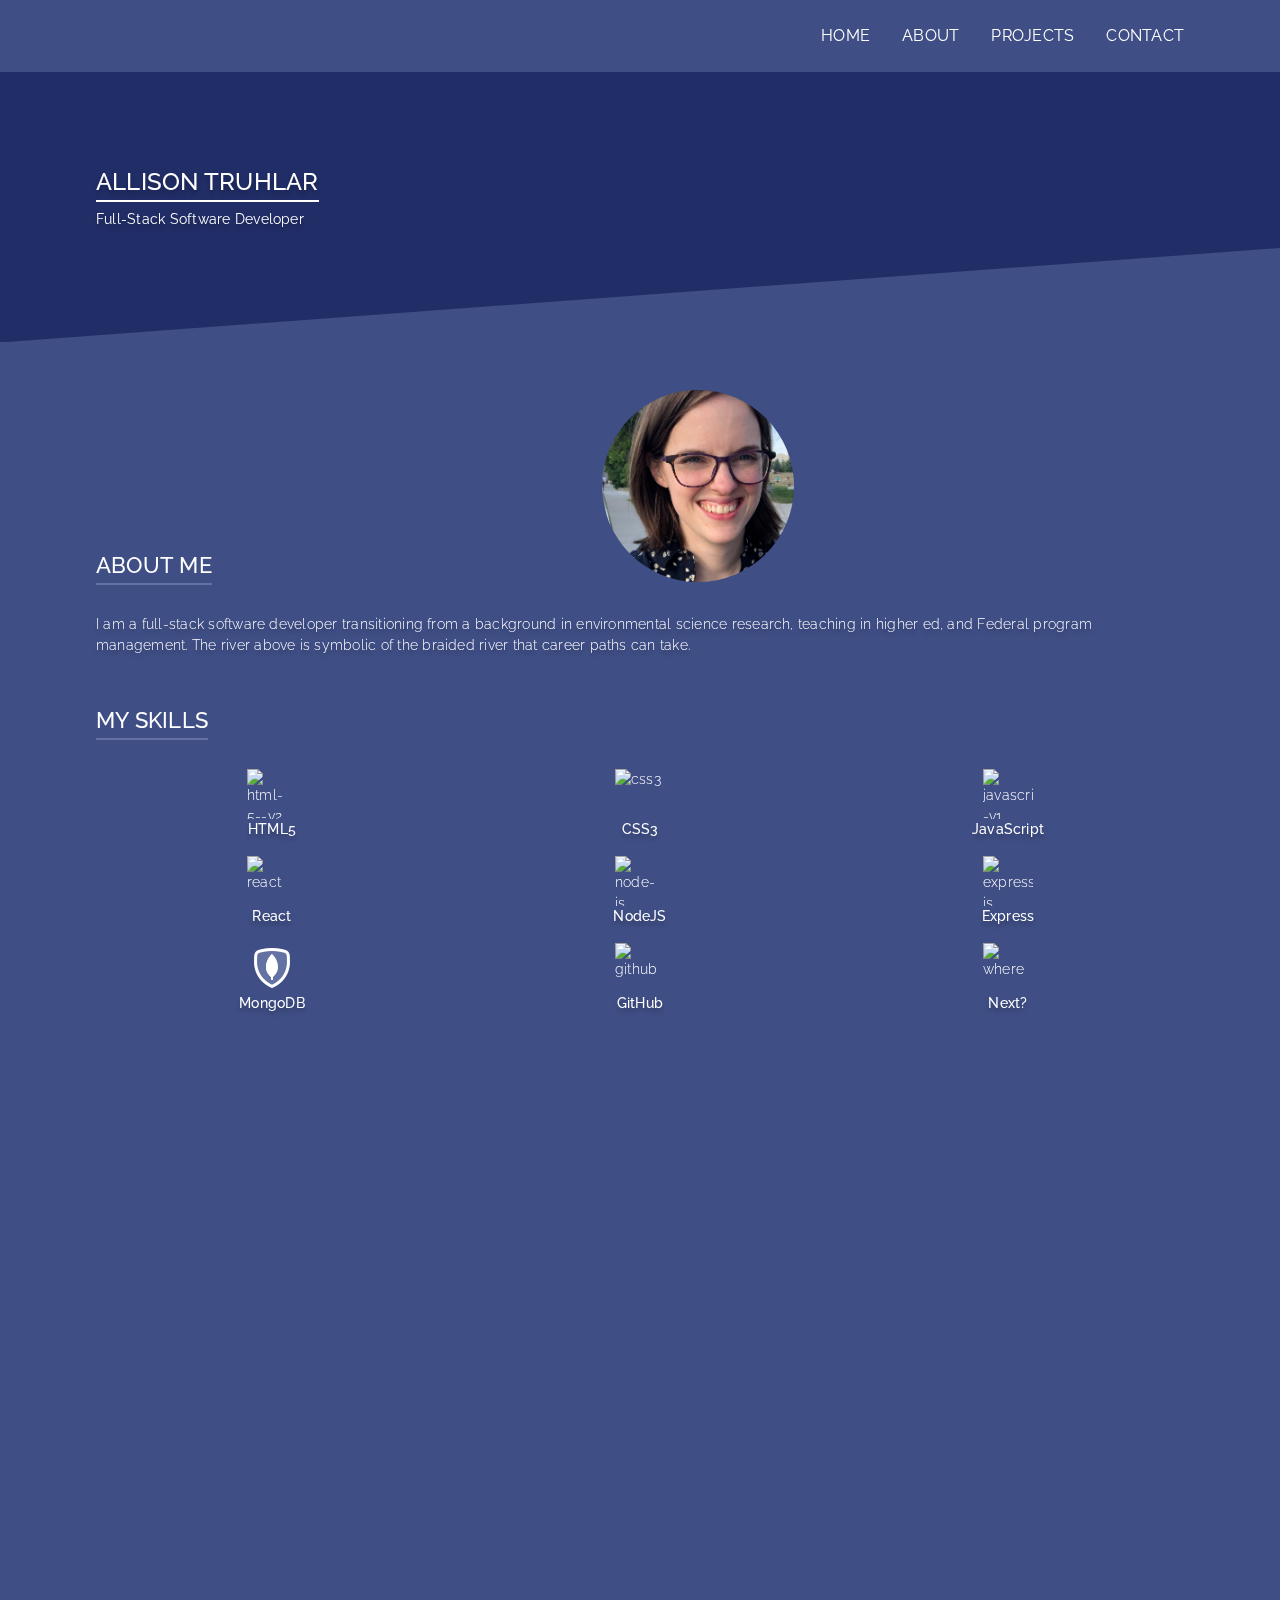
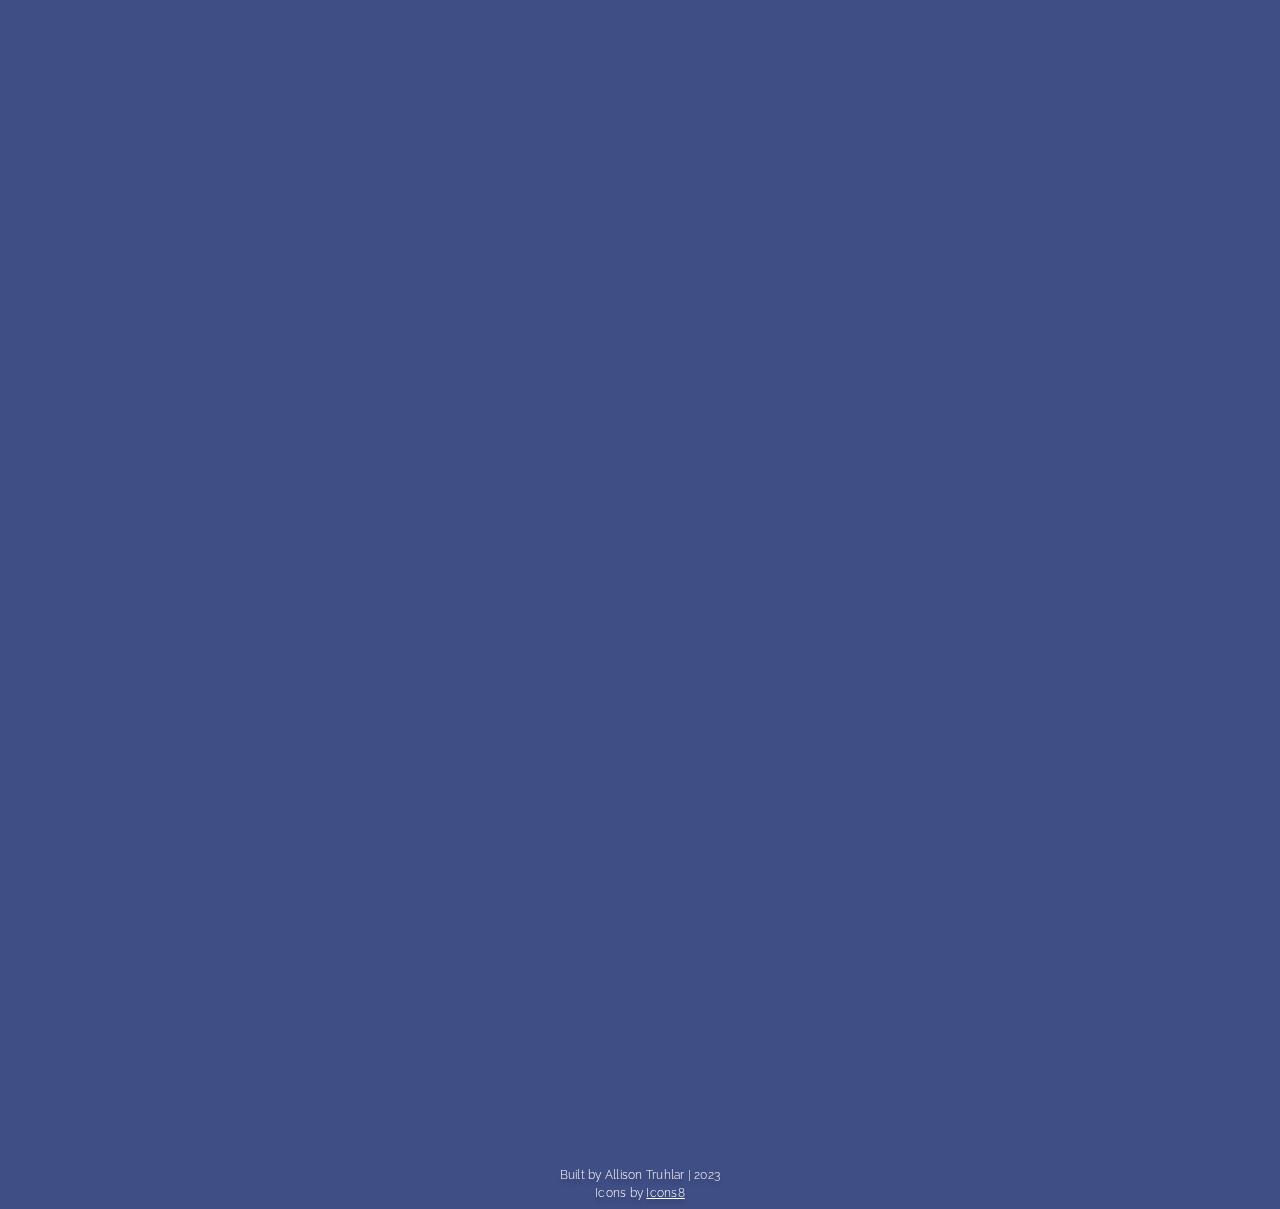
==== index.html @ dc75c71e "Added CSS animation to fade up and in sections on scroll" ====
<!doctype html>
<html class="no-js" lang="en">

<head>
    <meta charset="utf-8">
    <title>Allison Truhlar's Portfolio</title>
    <meta name="description" content="">
    <meta name="viewport" content="width=device-width, initial-scale=1">

    <meta property="og:title" content="">
    <meta property="og:type" content="">
    <meta property="og:url" content="">
    <meta property="og:image" content="">

    <link rel="manifest" href="site.webmanifest">
    <!-- <link rel="apple-touch-icon" href="icon.png"> -->
    <!-- Place favicon.ico in the root directory -->

    <!-- Google fonts -->
    <link rel="preconnect" href="https://fonts.googleapis.com">
    <link rel="preconnect" href="https://fonts.gstatic.com" crossorigin>
    <link href="https://fonts.googleapis.com/css2?family=Raleway:wght@300;400;500;600;700&display=swap"
        rel="stylesheet">

    <link rel="stylesheet" href="css/normalize.css">
    <link rel="stylesheet" href="css/main.css">

    <meta name="theme-color" content="#fafafa">
</head>

<body>

    <header>
        <div class="display-container">
            <nav class="nav-bar ">
                <ul class="nav-bar-link-container nav-links">
                    <li><a href="./index.html">Home</a></li>
                    <li><a href="./index.html/#about">About</a></li>
                    <li><a href="./index.html/#projects">Projects</a></li>
                    <li><a href="./index.html/#contact">Contact</a></li>
                </ul>
            </nav>

            <div id="menu-btn" class="menu-btn">
                <div class="btn-line"></div>
                <div class="btn-line"></div>
                <div class="btn-line"></div>
            </div>

            <nav class="nav-dropdown display-container">
                <ul id="nav-dropdown-link-container" class="nav-dropdown-link-container nav-links">
                    <li><a href="./index.html">Home</a></li>
                    <li><a href="./index.html/#about">About</a></li>
                    <li><a href="./index.html/#projects">Projects</a></li>
                    <li><a href="./index.html/#contact">Contact</a></li>
                </ul>
            </nav>

        </div>
    </header>



    <section class="home-hero hero">
        <div class="display-container">
            <div class="hero-text">
                <h1 class="heading-white-underline">Allison Truhlar</h1>
                <p>Full-Stack Software Developer</p>
            </div>
        </div>
        <svg xmlns="http://www.w3.org/2000/svg" viewBox="0 0 100 100" preserveAspectRatio="none">
            <polygon fill="#3F4E85" points="0,100 100,0 100,100" />
        </svg>
    </section>

    <main>
        <section id="about" class="about-section display-container appear">
            <div class="about-section-header-container">
                <h2 class="section-header">About Me</h2>
                <img class="headshot" src="./assets/img/Allison-Truhlar-headshot.png" />
            </div>
            <p class="section-content">I am a full-stack software developer transitioning from a background in
                environmental science research, teaching in higher ed, and Federal program management. The river above
                is symbolic of the braided river that career paths can take.</p>
        </section>

        <section class="display-container appear">
            <h2 class="section-header">My Skills</h2>
            <div class="section-content">
                <div class="skills-wrapper">
                    <div class="skill-item">
                        <img width="50" height="50" src="https://img.icons8.com/ffffff/ios/50/html-5--v2.png"
                            alt="html-5--v2" />
                        <p>HTML5</p>
                    </div>
                    <div class="skill-item">
                        <img width="50" height="50" src="https://img.icons8.com/ffffff/ios/50/css3.png" alt="css3" />
                        <p>CSS3</p>
                    </div>
                    <div class="skill-item">
                        <img width="50" height="50" src="https://img.icons8.com/ffffff/ios/50/javascript--v1.png"
                            alt="javascript--v1" />
                        <p>JavaScript</p>
                    </div>
                    <div class="skill-item">
                        <img width="50" height="50" src="https://img.icons8.com/ffffff/ios-glyphs/60/react.png"
                            alt="react" />
                        <p>React</p>
                    </div>
                    <div class="skill-item">
                        <img width="50" height="50" src="https://img.icons8.com/ffffff/windows/64/node-js.png"
                            alt="node-js" />
                        <p>NodeJS</p>
                    </div>
                    <div class="skill-item">
                        <img width="50" height="50" src="https://img.icons8.com/ffffff/ios/50/express-js.png"
                            alt="express-js" />
                        <p>Express</p>
                    </div>
                    <div class="skill-item">
                        <img src="./assets/icons/icons8-mongodb-48.png" />
                        <p>MongoDB</p>
                    </div>
                    <div class="skill-item">
                        <img width="50" height="50" src="https://img.icons8.com/ffffff/ios-glyphs/60/github.png"
                            alt="github" />
                        <p>GitHub</p>
                    </div>
                    <div class="skill-item">
                        <img width="50" height="50" src="https://img.icons8.com/ffffff/ios/50/where.png" alt="where" />
                        <p>Next?</p>
                    </div>
                </div>
            </div>
        </section>

        <section id="projects" class="display-container appear">
            <h2 class="section-header">Projects</h2>

            <div class="project-cards-wrapper">
                <div class="project-card">
                    <div class="project-card-img-container">
                        <img src="./assets/img/Recipe-Card.png"
                            alt="Screenshot of the recipe keeper app. On the left two-thirds of the screenshot, there is a cake recipe. On the right one-third, there is a place to input a recipe URL on the top, and a card to input recipe details on the bottom." />
                    </div>

                    <div class="project-card-description-container">
                        <h3>Recipe Keeper</h3>
                        <p class="section-content">Save online recipes using a URL. Search saved recipes by
                            ingredient.
                        </p>
                        <div class="project-card-skill-container">
                            <div class="skill-tag">
                                <p>React</p>
                            </div>
                            <div class="skill-tag">
                                <p>NodeJS</p>
                            </div>
                            <div class="skill-tag">
                                <p>Express</p>
                            </div>
                            <div class="skill-tag">
                                <p>MongoDB</p>
                            </div>
                        </div>
                        <div class="project-link-wrapper">
                            <a class="project-link-text" href="projects/recipe-keeper.html">Learn More</a>
                        </div>
                    </div>
                </div>


                <div class="project-card">
                    <div class="project-card-img-container">
                        <img src="./assets/img/quizzical-merged.png"
                            alt="Side-by-side screenshots of the quizzical web app. The image on the left shows quiz questions with answers selected by the user. The image on the right shows these answers marked as correct (green) or incorrect (red)." />
                    </div>

                    <div class="project-card-description-container">
                        <h3>Quizzical</h3>
                        <p class="section-content">Test your trivia knowledge on questions accessed from the Open Trivia
                            Database API.</p>
                        <div class="project-card-skill-container">
                            <div class="skill-tag">
                                <p>React</p>
                            </div>
                            <div class="skill-tag">
                                <p>JavaScript</p>
                            </div>
                            <div class="skill-tag">
                                <p>CSS</p>
                            </div>
                        </div>
                        <div class="project-links-container">
                            <div class="project-link-wrapper">
                                <a class="project-link-text" href="https://gorgeous-pony-026f0c.netlify.app">Live
                                    App</a>
                            </div>
                            <div class="project-link-wrapper">
                                <a class="project-link-text" href="https://github.com/allison-truhlar/quizzical">Source
                                    Code</a>
                            </div>
                        </div>

                    </div>
                </div>

                <div class="project-card">
                    <div class="project-card-img-container">
                        <img src="./assets/img/Movie-Watchlist-screenshot.png"
                            alt="Screenshot of the landing page for the movie watchlist app. At the top of the landing page is a header with an option to view the watchlist, and an option to search for a movie. At the bottom is a white space with a centered film icon that says 'start exploring.'" />
                    </div>
                    <div class="project-card-description-container">

                        <h3>Movie Watchlist</h3>
                        <p class="section-content">Search movies from the Open IMDB API. Save movies you want to watch
                            to your watchlist.
                        </p>

                        <div class="project-card-skill-container">
                            <div class="skill-tag">
                                <p>JavaScript</p>
                            </div>
                            <div class="skill-tag">
                                <p>CSS</p>
                            </div>
                            <div class="skill-tag">
                                <p>HTML</p>
                            </div>
                        </div>
                        <div class="project-links-container">
                            <div class="project-link-wrapper">
                                <a class="project-link-text" href="https://glittery-strudel-296972.netlify.app">Live App</a>
                            </div>
                            <div class="project-link-wrapper">
                                <a class="project-link-text" href="https://github.com/allison-truhlar/movie-watchlist">Source
                                    Code</a>
                            </div>
                        </div>
                    </div>
                </div>
            </div>

            </div>

        </section>
    </main>

    <div id="contact" class="home-contact contact appear">
        <svg xmlns="http://www.w3.org/2000/svg" viewBox="0 0 100 100" preserveAspectRatio="none">
            <polygon fill="#3F4E85" points="0,0 100,0 100,100" />
        </svg>
        <section class="display-container">
            <h2 class="heading-white-underline">Contact</h2>

            <p class="section-content">If you think I'm a good fit for an open position or you just want to say hello,
                send a message! I look forward to hearing from you.</p>

            <form name="contact" method="POST" data-netlify="true">

                <label for="name">Name</label>
                <input id="name" name="name" required aria-required="true" type="text" placeholder="Name" />

                <label for="email">Email</label>
                <input id="email" name="email" required aria-required="true" type="email" placeholder="Email" />

                <label for="message">Message</label>
                <textarea id="message" name="message" required aria-required="true"
                    placeholder="Your message here..."></textarea>

                <button class="msg-btn" type="submit">Send message</button>

            </form>
        </section>

    </div>

    <footer>
        <p>Built by Allison Truhlar | 2023</p>
        <p>Icons by <a href="https://icons8.com">Icons8</a></p>
    </footer>

    <script src="./index.js"></script>

</body>

</html>
---- css/main.css ----
/*! HTML5 Boilerplate v8.0.0 | MIT License | https://html5boilerplate.com/ */

/* main.css 2.1.0 | MIT License | https://github.com/h5bp/main.css#readme */
/*
 * What follows is the result of much research on cross-browser styling.
 * Credit left inline and big thanks to Nicolas Gallagher, Jonathan Neal,
 * Kroc Camen, and the H5BP dev community and team.
 */

/* ==========================================================================
   Base styles: opinionated defaults
   ========================================================================== */

html,
body {
  font-size: 1em;
  line-height: 1.4;
}

/*
 * Remove text-shadow in selection highlight:
 * https://twitter.com/miketaylr/status/12228805301
 *
 * Vendor-prefixed and regular ::selection selectors cannot be combined:
 * https://stackoverflow.com/a/16982510/7133471
 *
 * Customize the background color to match your design.
 */

::-moz-selection {
  background: #b3d4fc;
  text-shadow: none;
}

::selection {
  background: #b3d4fc;
  text-shadow: none;
}

/*
 * A better looking default horizontal rule
 */

hr {
  display: block;
  height: 1px;
  border: 0;
  border-top: 1px solid #ccc;
  margin: 1em 0;
  padding: 0;
}

/*
 * Remove the gap between audio, canvas, iframes,
 * images, videos and the bottom of their containers:
 * https://github.com/h5bp/html5-boilerplate/issues/440
 */

audio,
canvas,
iframe,
img,
svg,
video {
  vertical-align: middle;
}

/*
 * Remove default fieldset styles.
 */

fieldset {
  border: 0;
  margin: 0;
  padding: 0;
}

/*
 * Allow only vertical resizing of textareas.
 */

textarea {
  resize: vertical;
}

/* ==========================================================================
   Author's custom styles
   ========================================================================== */
*,
*::before,
*::after {
  box-sizing: border-box;
}

html {
  height: 100%;
}

body {
  min-height: 100%;
  margin: 0;
  background-color: #3F4E85;
  color: #ffffff;
  font-family: 'Raleway', sans-serif;
  letter-spacing: 0.015rem;
  line-height: 1.5;
}

img {
  display: block;
  margin: auto;
}

/* Establish center content alignment with responsive edge width */
header,
.hero,
main,
.contact {
  display: flex;
  flex-direction: column;
  align-items: center;
}

.display-container {
  width: 85%;
}

/* Appear */
.appear {
  transition: all 0.8s;
  opacity: 0;
  transform: translateY(40px);
}

/* Added when div with appear class comes in view in the browser */
.appear.inview {
  opacity: 1;
  transform: none;
  transition-delay: 0.3s;
}


/* Navbar styles */
header .display-container{
  display: flex;
  flex-direction: column;
}

.nav-bar,
.nav-dropdown{
  display: flex;
  justify-content: flex-end;
}

.nav-bar-link-container{
  display: flex;
  justify-content: flex-end;
  gap: 2rem;
  padding-block: 0.5rem;
}

.nav-links{
  list-style-type: none;
}

.nav-links a{
  color: #fff;
  text-decoration: none;
  text-transform: uppercase;
}
.nav-links a:hover {
  text-decoration: underline solid #6371A3 4px;
  text-underline-offset: 0.3rem;
} 

.menu-btn {
  display: none;
  align-self: flex-end;
  flex-direction: column;
  cursor: pointer;
  padding-block: 0.5rem;
}

.btn-line {
  width: 25px;
  height: 3px;
  background-color: white;
  margin: 3px 0;
  border-radius: 4px;
  transition: transform 0.3s ease;
}

.nav-dropdown {
  width: 100%;
}

.nav-dropdown>.nav-dropdown-link-container{
  display: none;
  flex-direction: column;
  align-items: flex-end;
  gap: 1rem;
}


/* Hero styles */
.hero{
  position: relative;
  margin: 0;
}

.home-hero {
  background: url("/assets/img/edited-river-pic.png");
  background-size: cover;
  background-repeat: no-repeat;
  background-position: 0% 75%;
  margin: 0;
}

.home-hero::before {
  content: "";
  display: block;
  height: 100%;
  position: absolute;
  top: 0;
  left: 0;
  width: 100%;
  background-color: #2E3141;
  mix-blend-mode: soft-light;
  margin: 0;
}



/* https://stackoverflow.com/questions/32641377/how-to-use-mix-blend-mode-but-not-have-it-affect-child-elements */

.hero>svg {
  width: 100%;
  position: absolute;
  display: block;
  bottom: -0.1px;
  right: 0;
  height: 35%;
  margin: 0;
}

/* https://awik.io/diagonal-borders-css-svg/ */



.hero-text {
  position: relative;
  display: flex;
  flex-direction: column;
  align-items: start;
  padding: 5.75rem 0 7rem 0;
}

.heading-white-underline {
  margin: 0 0 0.4rem 0;
  text-shadow: 0px 4px 4px rgba(0, 0, 0, 0.25);
  font-size: 1.5rem;
  font-weight: 500;
  text-transform: uppercase;
  border-bottom: #ffffff 2px solid;
}

p {
  margin: 0;
  text-shadow: 0px 4px 4px rgba(0, 0, 0, 0.25);
  font-size: 0.9rem;
  font-weight: 400;
}

/* Uniform section styles */
section {
  margin-top: 3rem;
}

.section-header {
  margin: 0;
  padding-bottom: 2rem;
  font-size: 1.375rem;
  font-weight: 500;
  text-transform: uppercase;
  text-decoration: underline solid #6371A3 2px;
  text-underline-offset: 0.6rem;
}

.section-content {
  margin: 0;
  font-size: 0.875rem;
  font-weight: 300;
}

h3 {
  margin: 0;
  padding: 0 0 0.6rem 0;
  font-size: 1rem;
  font-weight: 600;
  text-transform: uppercase;
  text-decoration: underline solid #6371A3 2px;
  text-underline-offset: 0.4rem;
}

/* About section styles */

.about-section-header-container {
  display: flex;
  align-items: end;
  justify-content: space-between;
}

.headshot {
  width: 12rem;
  height: 12rem;
  border-radius: 50%;
}

/* Override default section header and section content spacing */
/* This is needed because of the flex box that contains both the 
section headline and the headshot. Adding padding to the section-header
results in it being out of line with the headshot */
.about-section .section-header {
  padding-bottom: 0;
}

.about-section .section-content {
  padding-top: 2rem;
}

/* Skill section styles */

.skills-wrapper {
  display: grid;
  grid-template-columns: 1fr 1fr 1fr;
  grid-template-rows: 1fr 1fr 1fr;
  grid-gap: 1rem;
  /* border: 1px solid red; */
}

.skill-item {
  display: flex;
  flex-direction: column;
  align-items: center;
  justify-content: center;
  /* border: 1px orange solid; */
}

.skill-item p {
  margin: 0;
  padding: 0;
  font-size: 0.875rem;
  font-weight: 500;
}

/* Project section styles */
.project-cards-wrapper{
  display: grid;
  grid-template-columns: 1fr 1fr;
  grid-gap: 2rem;
}

.project-card {
  margin: 0 0 2rem 0;
  padding: 0.75rem;
  width: 100%;
  height: 420px;
  display: flex;
  flex-direction: column;
  align-items: center;
  border-radius: 5px;
  background-color: #4C5C96;
}

.project-card-img-container {
  display: flex;
  height: 50%;
  width: 80%;
}

.project-card-img-container>img{
  width: 100%;
  max-height: 100%;
  object-fit: cover;
  border-radius: 5px;
}

.project-card-description-container {
  display: flex;
  flex-direction: column;
  justify-content: space-between;
  height: 50%;
  max-width: 80%;
  padding: 1rem 0;
}

.project-card-description-container h3{
  padding:0;
}

.project-card-skill-container,
.project-links-container {
  display: flex;
  gap: 8px;
}

.skill-tag {
  display: flex;
  width: 4rem;
  height: 1.4rem;
  background: white;
  border-radius: 10px;
}

.skill-tag>p {
  margin: auto;
  color: #4C5C96;
  font-size: 0.7rem;
  font-weight: 600;
}

.project-link-wrapper {
  align-self: flex-start;
  border-radius: 6.25rem;
  border: 1px solid #FFF;
  padding: 0.5rem 0.9rem;
  transition: transform .3s;
}

.project-link-text {
  color: #fff;
  font-size: 0.875rem;
  font-weight: 800;
  text-transform: uppercase;
  text-decoration: none;
}

.project-link-wrapper:hover, 
.project-link-wrapper:focus {
  background: #3F4E85 20%;
  transform: scale(1.05)
}

/* Contact styles */

.contact{
  position: relative;
  margin-top: 3rem;
}

.home-contact {
  background: url("/assets/img/Glacier-Natl-Park.jpg") #9f9f9f left 0% top 20% no-repeat;
  background-blend-mode: color-burn;
  background-size: auto 185%;
}

.contact>svg{
  width: 100%;
  position: absolute;
  top: 0;
  right: 0;
  height: 6rem;
}

.contact .heading-white-underline{
  margin-top: 4rem;
  display: inline-block;
}

.home-contact .section-content{
  margin: 1rem 0 2rem 0;
  font-weight: 600;
  text-shadow: 0px 4px 4px rgba(0, 0, 0, 0.25);
}

form label {
  text-shadow: 0px 4px 4px rgba(0, 0, 0, 0.25);
  font-size: 0.875rem;
  font-weight: 800;
  letter-spacing: 1px;
  text-transform: uppercase; 
}

form input,
form textarea {
  display: block;
  width: 100%;
  border-radius: 0.3125rem;
  border: 2px solid #FFF;
  background: none; 
  margin: 0.8rem 0 1.75rem 0;
  color: white;
  padding: 0.5rem;
  font-size: 0.875rem;
  font-family: inherit;
}

.msg-btn{
  margin: 0.8rem 0 3rem 0;
  border-radius: 6.25rem;
  border: 2px solid #FFF; 
  background:none;
  padding: 0.75rem 1.5rem;
  color: #FFF;
  text-shadow: 0px 4px 4px rgba(0, 0, 0, 0.25);
  font-size: 0.875rem;
  font-weight: 800;
  letter-spacing: 1px;
  text-transform: uppercase;
  text-decoration: none;
}

/* Footer */

footer{
  text-align: center;
  padding: 0.4rem;
}

footer>p{
  font-size: 0.75rem;
  font-weight: 300;
}

footer a{
  color: white;
}

/* Project page */
.project-hero{
  padding-bottom: 2rem;
  background-color: #2E3141;
}

.project-page-img{
  margin-top: 3rem;
  width: 100%;
  height: 60vw;
  border-radius: 5px;
  background-image: url("../assets/img/Recipe-Card.png");
  background-size: cover;
}

.project-section-header{
  margin-bottom: 2rem;
  padding-bottom: 0.6rem;
  text-decoration: none;
  border-bottom: solid #6371A3 2px;
}

.project-section-content{
  margin-bottom: 1rem;
}

.project-contact{
  background-color: #2E3141;
}

.project-contact .section-content{
  margin: 1rem 0 2rem 0;
}

.project-contact-header{
  margin-top: 4rem;
  margin-bottom: 2rem;
  padding-bottom: 0.6rem;
  text-decoration: none;
  border-bottom: solid #6371A3 2px;
}

.project-msg-btn{
  display: flex;
}


.bold{
  font-weight: 600;
}

code {
  background-color: #6371A3;
  color: #fff;
  border-radius: 1px;
  padding: 1px 3px;
  white-space: nowrap;
  font-size: inherit;
}


/* ==========================================================================
   EXAMPLE Media Queries for Responsive Design.
   These examples override the primary ('mobile first') styles.
   Modify as content requires.
   ========================================================================== */

   /* Tablets and smaller, max width of 768px */
   @media (max-width: 768px) {

    /* navbar */

    .nav-bar{
      display: none;
    }
  
    .menu-btn {
      display: flex;
    }
  
    .change .btn-line:nth-child(1) {
      transform: rotate(-45deg) translate(-7px, 6px);
    }
  
    .change .btn-line:nth-child(2) {
      opacity: 0;
    }
  
    .change .btn-line:nth-child(3) {
      transform: rotate(45deg) translate(-6px, -6px);
    }

    /* project cards */
    .project-cards-wrapper{
      display: block;
    }
   }
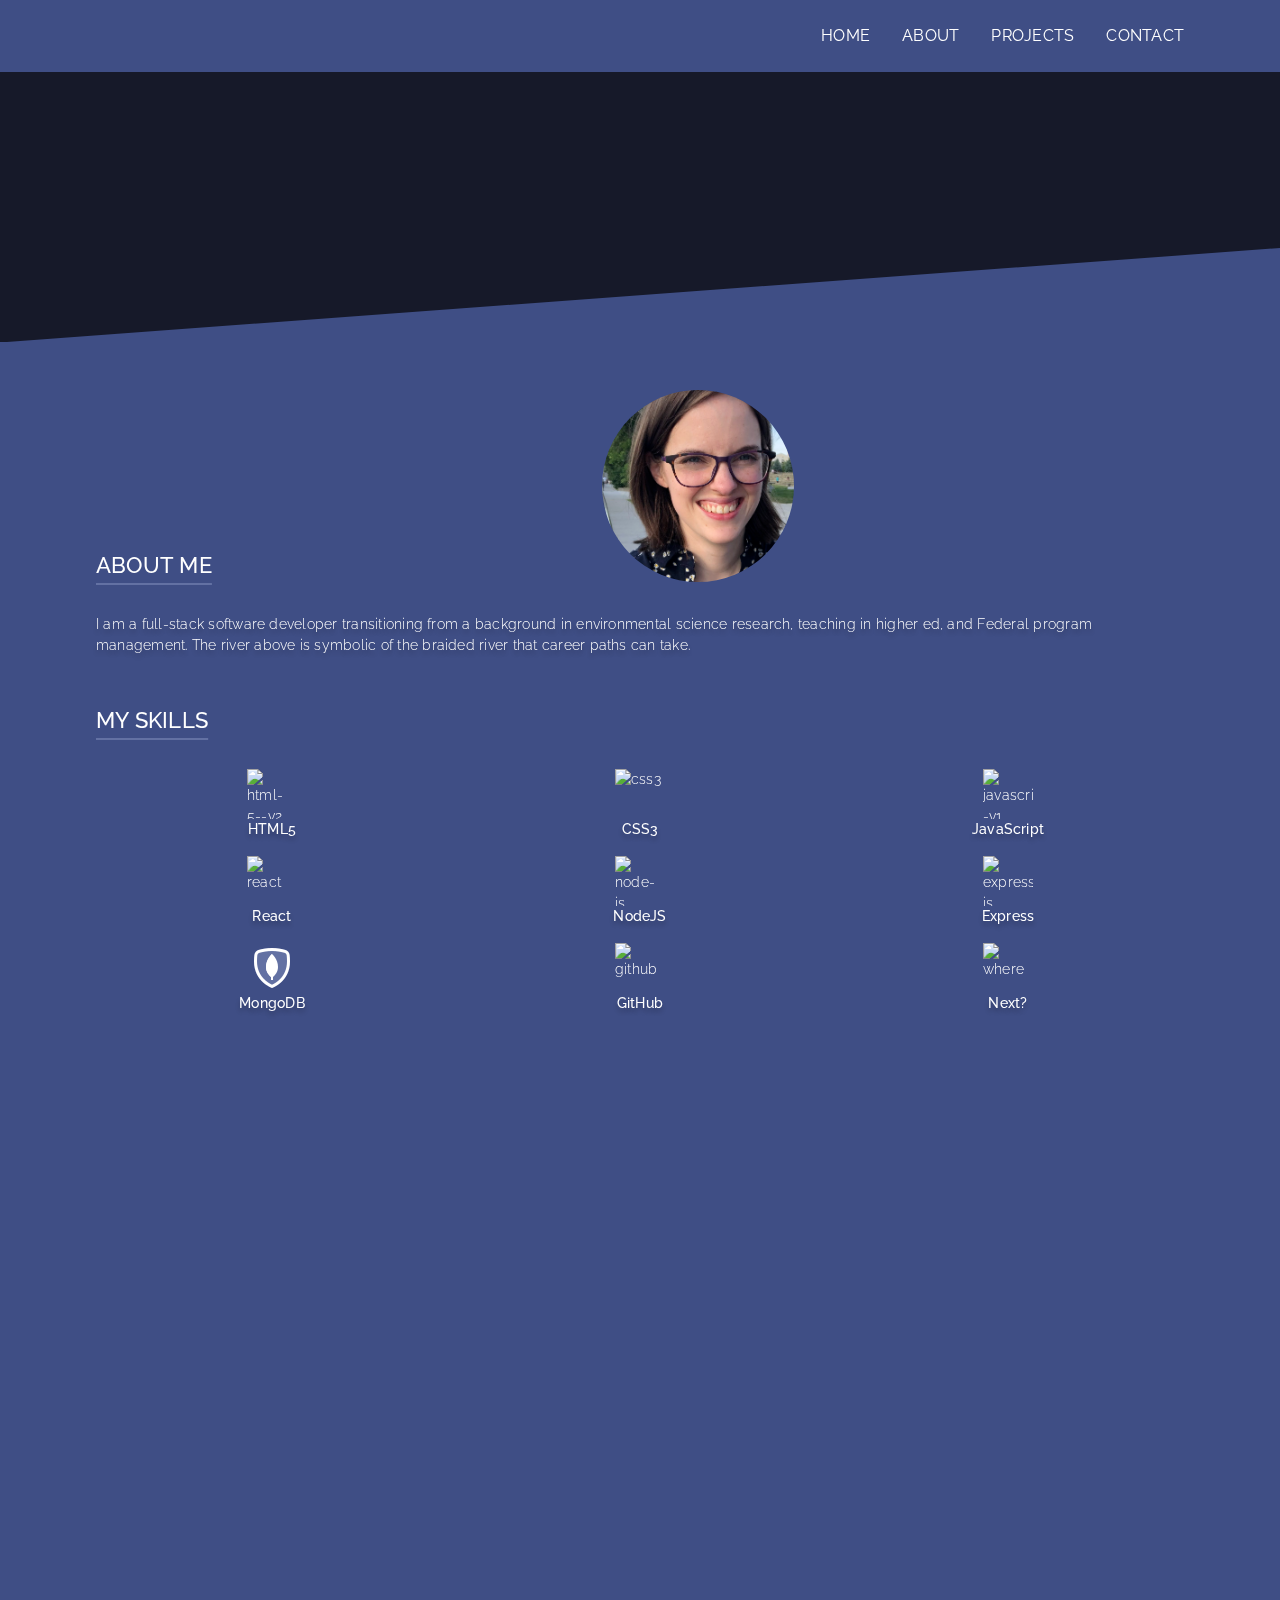
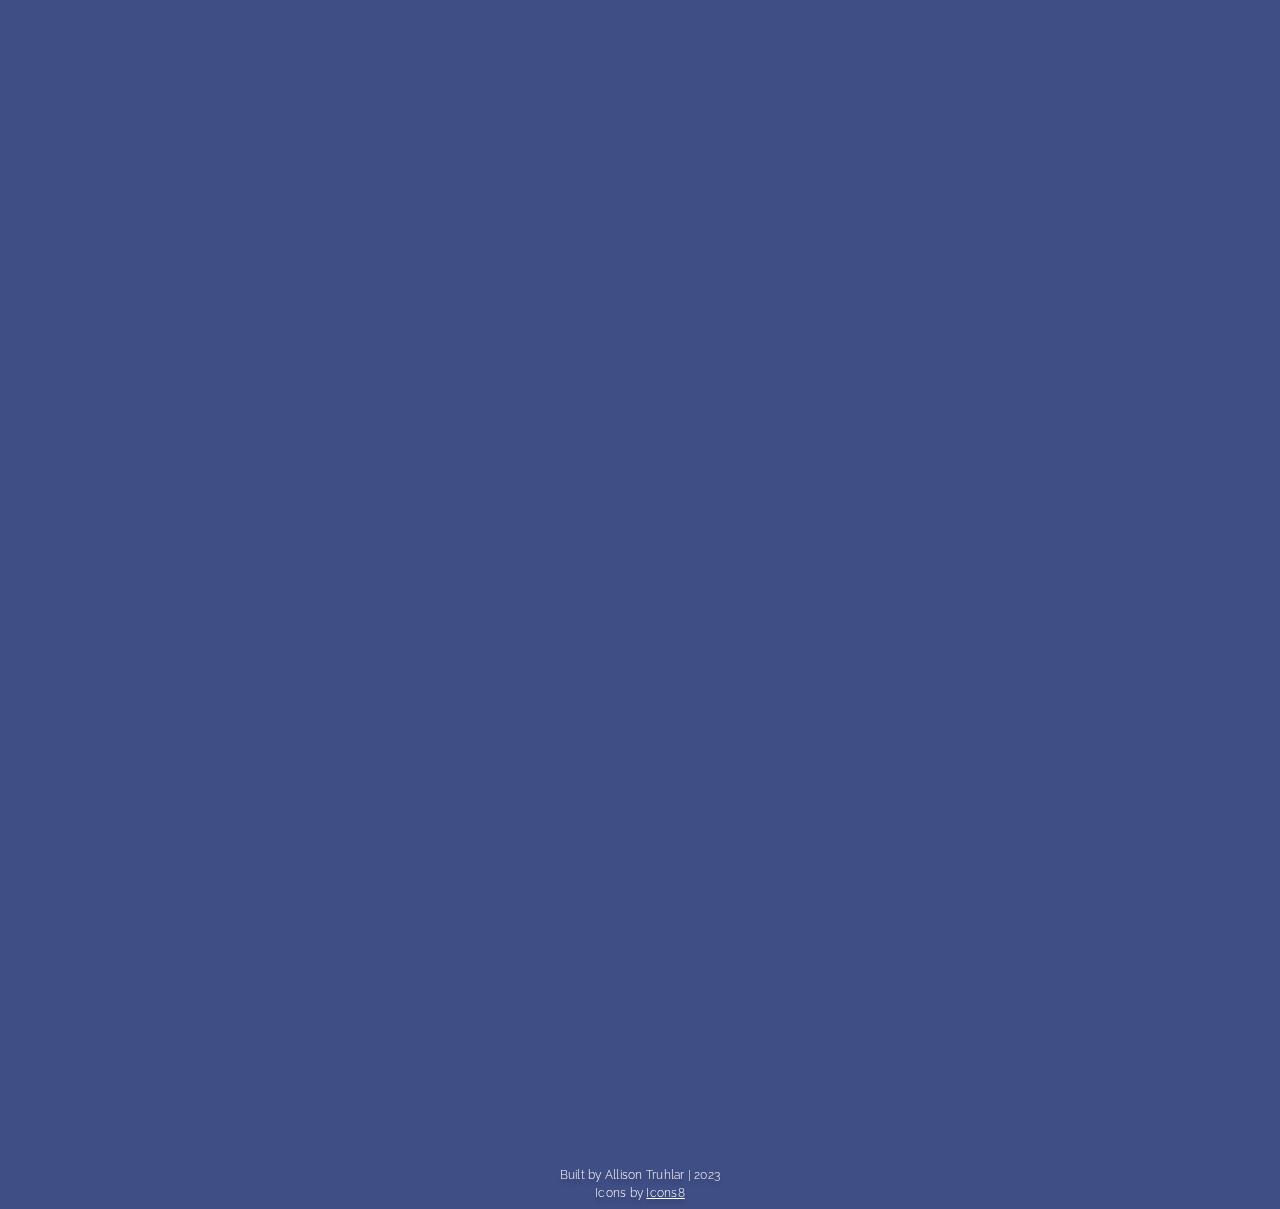
==== commit bbc6a168: "Added background fade animations" ====
--- a/index.html
+++ b/index.html
@@ -62,15 +62,15 @@
 
 
     <section class="home-hero hero">
-        <div class="display-container">
-            <div class="hero-text">
-                <h1 class="heading-white-underline">Allison Truhlar</h1>
-                <p>Full-Stack Software Developer</p>
-            </div>
-        </div>
-        <svg xmlns="http://www.w3.org/2000/svg" viewBox="0 0 100 100" preserveAspectRatio="none">
-            <polygon fill="#3F4E85" points="0,100 100,0 100,100" />
-        </svg>
+            <div class="background-fade-container background-fade-in delay-2">
+                <div class="display-container hero-text">
+                    <h1 class="heading-white-underline fade-in delay-0">Allison Truhlar</h1>
+                    <p class="fade-in delay-1">Full-Stack Software Developer</p>
+                </div>
+            </div>
+            <svg xmlns="http://www.w3.org/2000/svg" viewBox="0 0 100 100" preserveAspectRatio="none">
+                <polygon fill="#3F4E85" points="0,100 100,0 100,100" />
+            </svg>
     </section>
 
     <main>
@@ -90,44 +90,44 @@
                 <div class="skills-wrapper">
                     <div class="skill-item">
                         <img width="50" height="50" src="https://img.icons8.com/ffffff/ios/50/html-5--v2.png"
-                            alt="html-5--v2" />
+                            alt="html-5--v2" loading="lazy" />
                         <p>HTML5</p>
                     </div>
                     <div class="skill-item">
-                        <img width="50" height="50" src="https://img.icons8.com/ffffff/ios/50/css3.png" alt="css3" />
+                        <img width="50" height="50" src="https://img.icons8.com/ffffff/ios/50/css3.png" alt="css3" loading="lazy" />
                         <p>CSS3</p>
                     </div>
                     <div class="skill-item">
                         <img width="50" height="50" src="https://img.icons8.com/ffffff/ios/50/javascript--v1.png"
-                            alt="javascript--v1" />
+                            alt="javascript--v1" loading="lazy"/>
                         <p>JavaScript</p>
                     </div>
                     <div class="skill-item">
                         <img width="50" height="50" src="https://img.icons8.com/ffffff/ios-glyphs/60/react.png"
-                            alt="react" />
+                            alt="react" loading="lazy"/>
                         <p>React</p>
                     </div>
                     <div class="skill-item">
                         <img width="50" height="50" src="https://img.icons8.com/ffffff/windows/64/node-js.png"
-                            alt="node-js" />
+                            alt="node-js" loading="lazy"/>
                         <p>NodeJS</p>
                     </div>
                     <div class="skill-item">
                         <img width="50" height="50" src="https://img.icons8.com/ffffff/ios/50/express-js.png"
-                            alt="express-js" />
+                            alt="express-js" loading="lazy"/>
                         <p>Express</p>
                     </div>
                     <div class="skill-item">
-                        <img src="./assets/icons/icons8-mongodb-48.png" />
+                        <img src="./assets/icons/icons8-mongodb-48.png" alt="Mongo D B" loading="lazy"/>
                         <p>MongoDB</p>
                     </div>
                     <div class="skill-item">
                         <img width="50" height="50" src="https://img.icons8.com/ffffff/ios-glyphs/60/github.png"
-                            alt="github" />
+                            alt="github" loading="lazy"/>
                         <p>GitHub</p>
                     </div>
                     <div class="skill-item">
-                        <img width="50" height="50" src="https://img.icons8.com/ffffff/ios/50/where.png" alt="where" />
+                        <img width="50" height="50" src="https://img.icons8.com/ffffff/ios/50/where.png" alt="where" loading="lazy"/>
                         <p>Next?</p>
                     </div>
                 </div>
@@ -141,7 +141,7 @@
                 <div class="project-card">
                     <div class="project-card-img-container">
                         <img src="./assets/img/Recipe-Card.png"
-                            alt="Screenshot of the recipe keeper app. On the left two-thirds of the screenshot, there is a cake recipe. On the right one-third, there is a place to input a recipe URL on the top, and a card to input recipe details on the bottom." />
+                            loading="lazy" alt="Screenshot of the recipe keeper app. On the left two-thirds of the screenshot, there is a cake recipe. On the right one-third, there is a place to input a recipe URL on the top, and a card to input recipe details on the bottom." />
                     </div>
 
                     <div class="project-card-description-container">
@@ -173,7 +173,7 @@
                 <div class="project-card">
                     <div class="project-card-img-container">
                         <img src="./assets/img/quizzical-merged.png"
-                            alt="Side-by-side screenshots of the quizzical web app. The image on the left shows quiz questions with answers selected by the user. The image on the right shows these answers marked as correct (green) or incorrect (red)." />
+                        loading="lazy" alt="Side-by-side screenshots of the quizzical web app. The image on the left shows quiz questions with answers selected by the user. The image on the right shows these answers marked as correct (green) or incorrect (red)." />
                     </div>
 
                     <div class="project-card-description-container">
@@ -208,7 +208,7 @@
                 <div class="project-card">
                     <div class="project-card-img-container">
                         <img src="./assets/img/Movie-Watchlist-screenshot.png"
-                            alt="Screenshot of the landing page for the movie watchlist app. At the top of the landing page is a header with an option to view the watchlist, and an option to search for a movie. At the bottom is a white space with a centered film icon that says 'start exploring.'" />
+                        loading="lazy" alt="Screenshot of the landing page for the movie watchlist app. At the top of the landing page is a header with an option to view the watchlist, and an option to search for a movie. At the bottom is a white space with a centered film icon that says 'start exploring.'" />
                     </div>
                     <div class="project-card-description-container">
 
--- a/css/main.css
+++ b/css/main.css
@@ -114,6 +114,7 @@
 /* Establish center content alignment with responsive edge width */
 header,
 .hero,
+.background-fade-container,
 main,
 .contact {
   display: flex;
@@ -136,7 +137,7 @@
 .appear.inview {
   opacity: 1;
   transform: none;
-  transition-delay: 0.3s;
+  transition-delay: 2.5s;
 }
 
 
@@ -228,9 +229,6 @@
   mix-blend-mode: soft-light;
   margin: 0;
 }
-
-
-
 /* https://stackoverflow.com/questions/32641377/how-to-use-mix-blend-mode-but-not-have-it-affect-child-elements */
 
 .hero>svg {
@@ -242,10 +240,11 @@
   height: 35%;
   margin: 0;
 }
-
 /* https://awik.io/diagonal-borders-css-svg/ */
 
-
+.background-fade-container{
+  width:100%;
+}
 
 .hero-text {
   position: relative;
@@ -270,6 +269,81 @@
   font-size: 0.9rem;
   font-weight: 400;
 }
+
+.fade-in{
+  opacity: 0;
+  animation: 1s forwards fadeIn;
+  -webkit-animation: 1s forwards fadeIn;
+  -moz-animation: 1s forwards fadeIn;
+  -o-animation: 1s forwards fadeIn;
+  -ms-animation: 1s forwards fadeIn;
+}
+
+.background-fade-in{
+  background-color: #2E3141;
+  animation: 1s forwards backgroundFadeIn;
+  -moz-animation: 1s forwards backgroundFadeIn;
+}
+
+
+.delay-0{
+  animation-delay: 0s;
+  -webkit-animation-delay: 0s;
+  -moz-animation-delay: 0s;
+  -o-animation-delay: 0s;
+  -ms-animation-delay: 0s;
+}
+
+.delay-1{
+  animation-delay: 1s;
+  -webkit-animation-delay: 1s;
+  -moz-animation-delay: 1s;
+  -o-animation-delay: 1s;
+  -ms-animation-delay: 1s;
+}
+
+.delay-2{
+  animation-delay: 2s;
+  -webkit-animation-delay: 2s;
+  -moz-animation-delay: 2s;
+  -o-animation-delay: 2s;
+  -ms-animation-delay: 2s;
+}
+
+@keyframes fadeIn {
+  0% { opacity: 0; }
+  100% { opacity: 1; }
+}
+@keyframes backgroundFadeIn{
+  from {background-color: #2E3141;}
+  to {background-color: transparent;}
+}
+
+@-moz-keyframes fadeIn {
+  0% { opacity: 0; }
+  100% { opacity: 1; }
+}
+@-moz-keyframes backgroundFadeIn{
+  from {background-color: #2E3141;}
+  to {background-color: transparent;}
+}
+
+@-webkit-keyframes fadeIn {
+  0% { opacity: 0; }
+  100% { opacity: 1; }
+}
+
+@-o-keyframes fadeIn {
+  0% { opacity: 0; }
+  100% { opacity: 1; }
+}
+
+@-ms-keyframes fadeIn {
+  0% { opacity: 0; }
+  100% { opacity: 1; }
+}
+
+
 
 /* Uniform section styles */
 section {
@@ -592,6 +666,12 @@
    These examples override the primary ('mobile first') styles.
    Modify as content requires.
    ========================================================================== */
+/* Smooth scrolling to a link: https://www.smashingmagazine.com/2021/07/dynamic-header-intersection-observer/ */
+   @media (prefers-reduced-motion: no-preference) {
+    .scroller {
+      scroll-behavior: smooth;
+    }
+  }
 
    /* Tablets and smaller, max width of 768px */
    @media (max-width: 768px) {
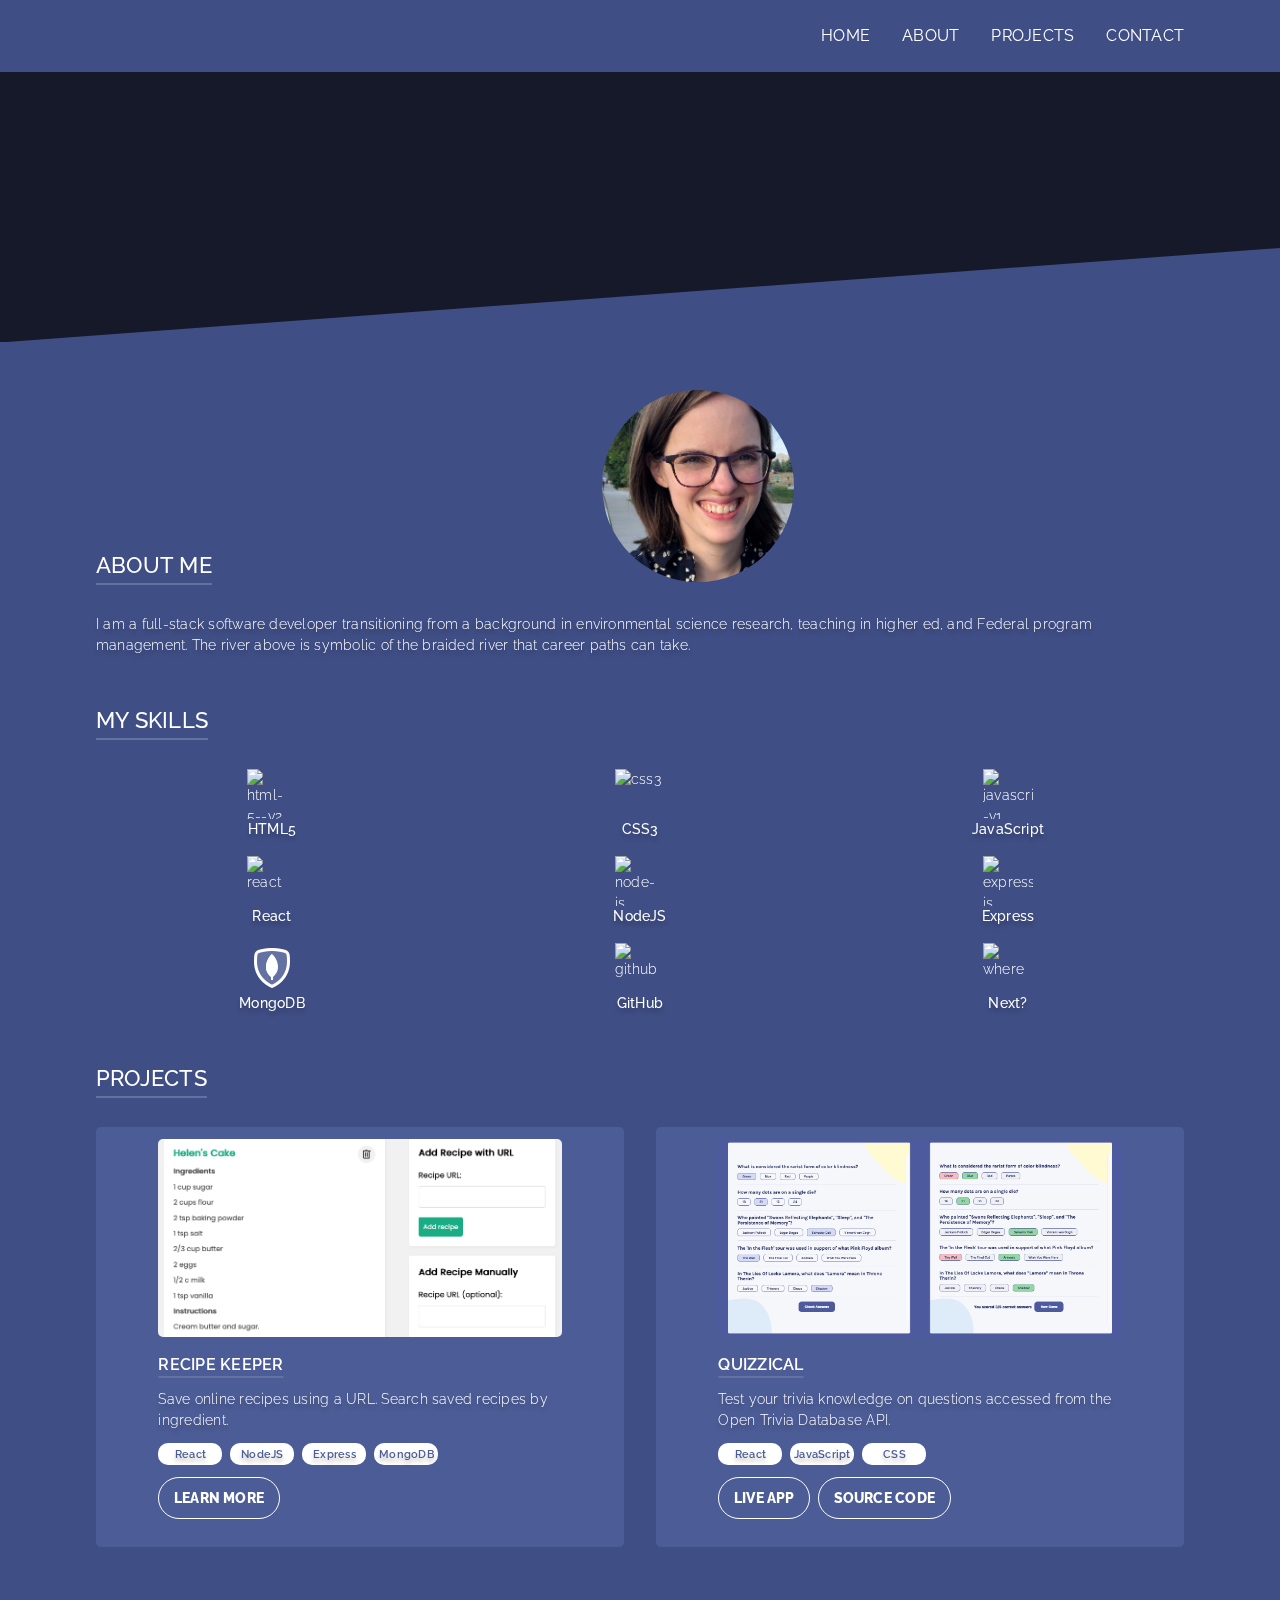
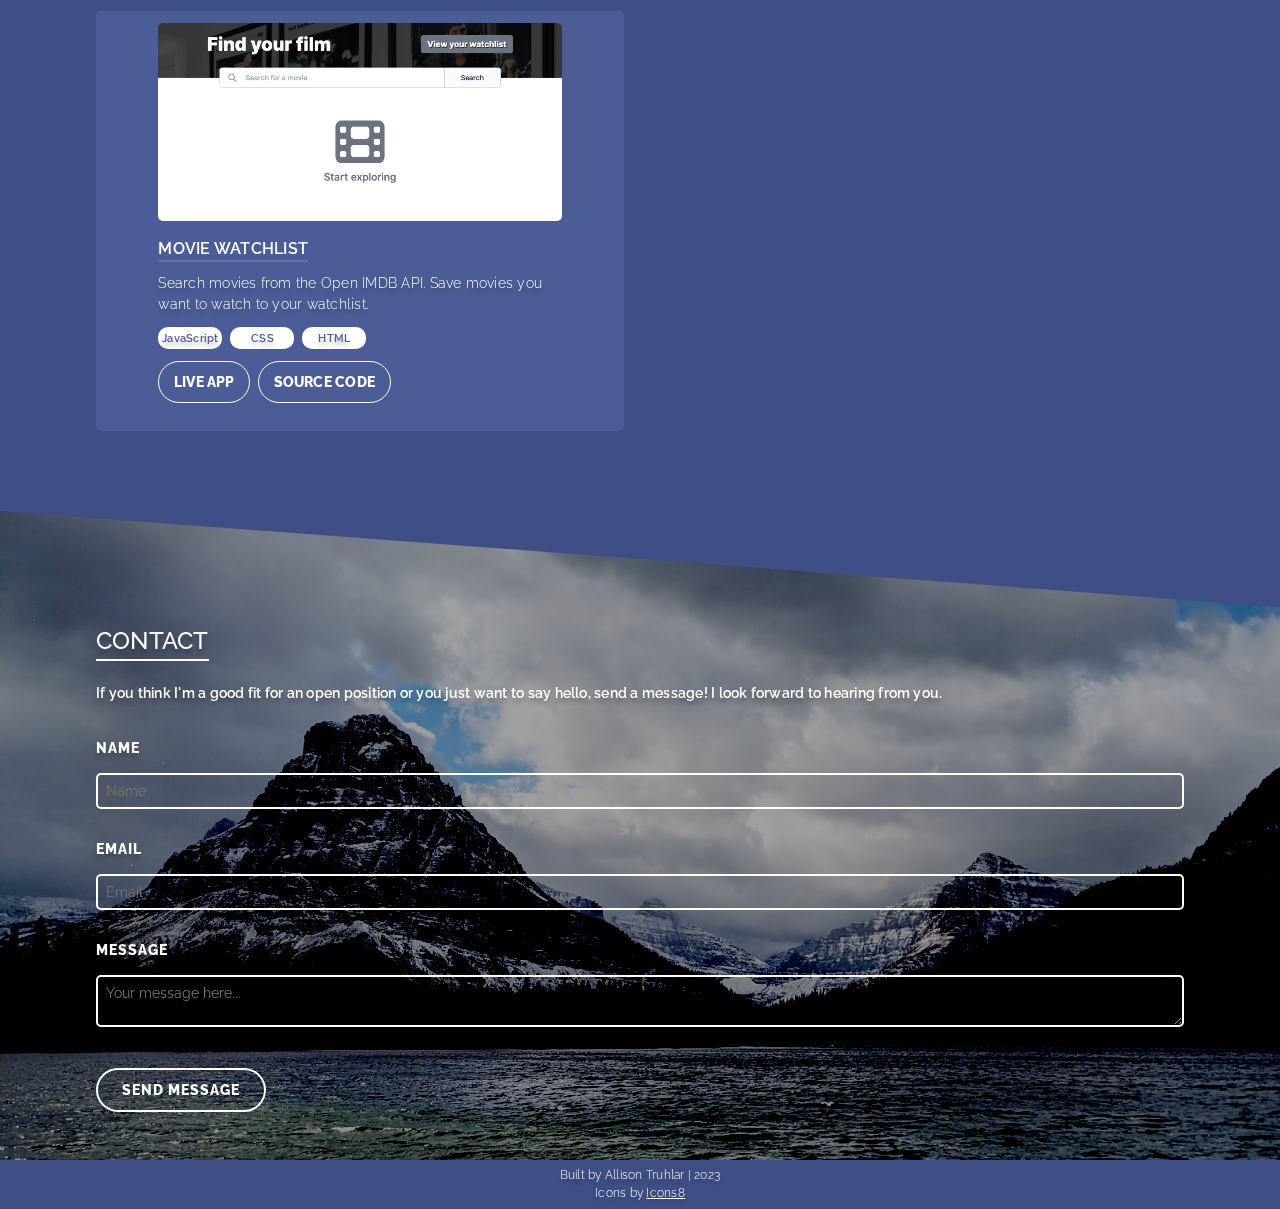
==== commit 45ab49c4: "Trying to fix fade-in appearance on non-home page" ====
--- a/index.html
+++ b/index.html
@@ -74,17 +74,17 @@
     </section>
 
     <main>
-        <section id="about" class="about-section display-container appear">
+        <section id="about" class="about-section display-container home-appear">
             <div class="about-section-header-container">
                 <h2 class="section-header">About Me</h2>
-                <img class="headshot" src="./assets/img/Allison-Truhlar-headshot.png" />
+                <img class="headshot" src="./assets/img/Allison-Truhlar-headshot.png" loading="lazy"/>
             </div>
             <p class="section-content">I am a full-stack software developer transitioning from a background in
                 environmental science research, teaching in higher ed, and Federal program management. The river above
                 is symbolic of the braided river that career paths can take.</p>
         </section>
 
-        <section class="display-container appear">
+        <section class="display-container home-appear">
             <h2 class="section-header">My Skills</h2>
             <div class="section-content">
                 <div class="skills-wrapper">
@@ -134,7 +134,7 @@
             </div>
         </section>
 
-        <section id="projects" class="display-container appear">
+        <section id="projects" class="display-container home-appear">
             <h2 class="section-header">Projects</h2>
 
             <div class="project-cards-wrapper">
@@ -246,7 +246,7 @@
         </section>
     </main>
 
-    <div id="contact" class="home-contact contact appear">
+    <div id="contact" class="home-contact contact home-appear">
         <svg xmlns="http://www.w3.org/2000/svg" viewBox="0 0 100 100" preserveAspectRatio="none">
             <polygon fill="#3F4E85" points="0,0 100,0 100,100" />
         </svg>
--- a/css/main.css
+++ b/css/main.css
@@ -135,6 +135,12 @@
 
 /* Added when div with appear class comes in view in the browser */
 .appear.inview {
+  opacity: 1;
+  transform: none;
+  transition-delay: 0.3s;
+}
+
+.appear.delay-inview {
   opacity: 1;
   transform: none;
   transition-delay: 2.5s;
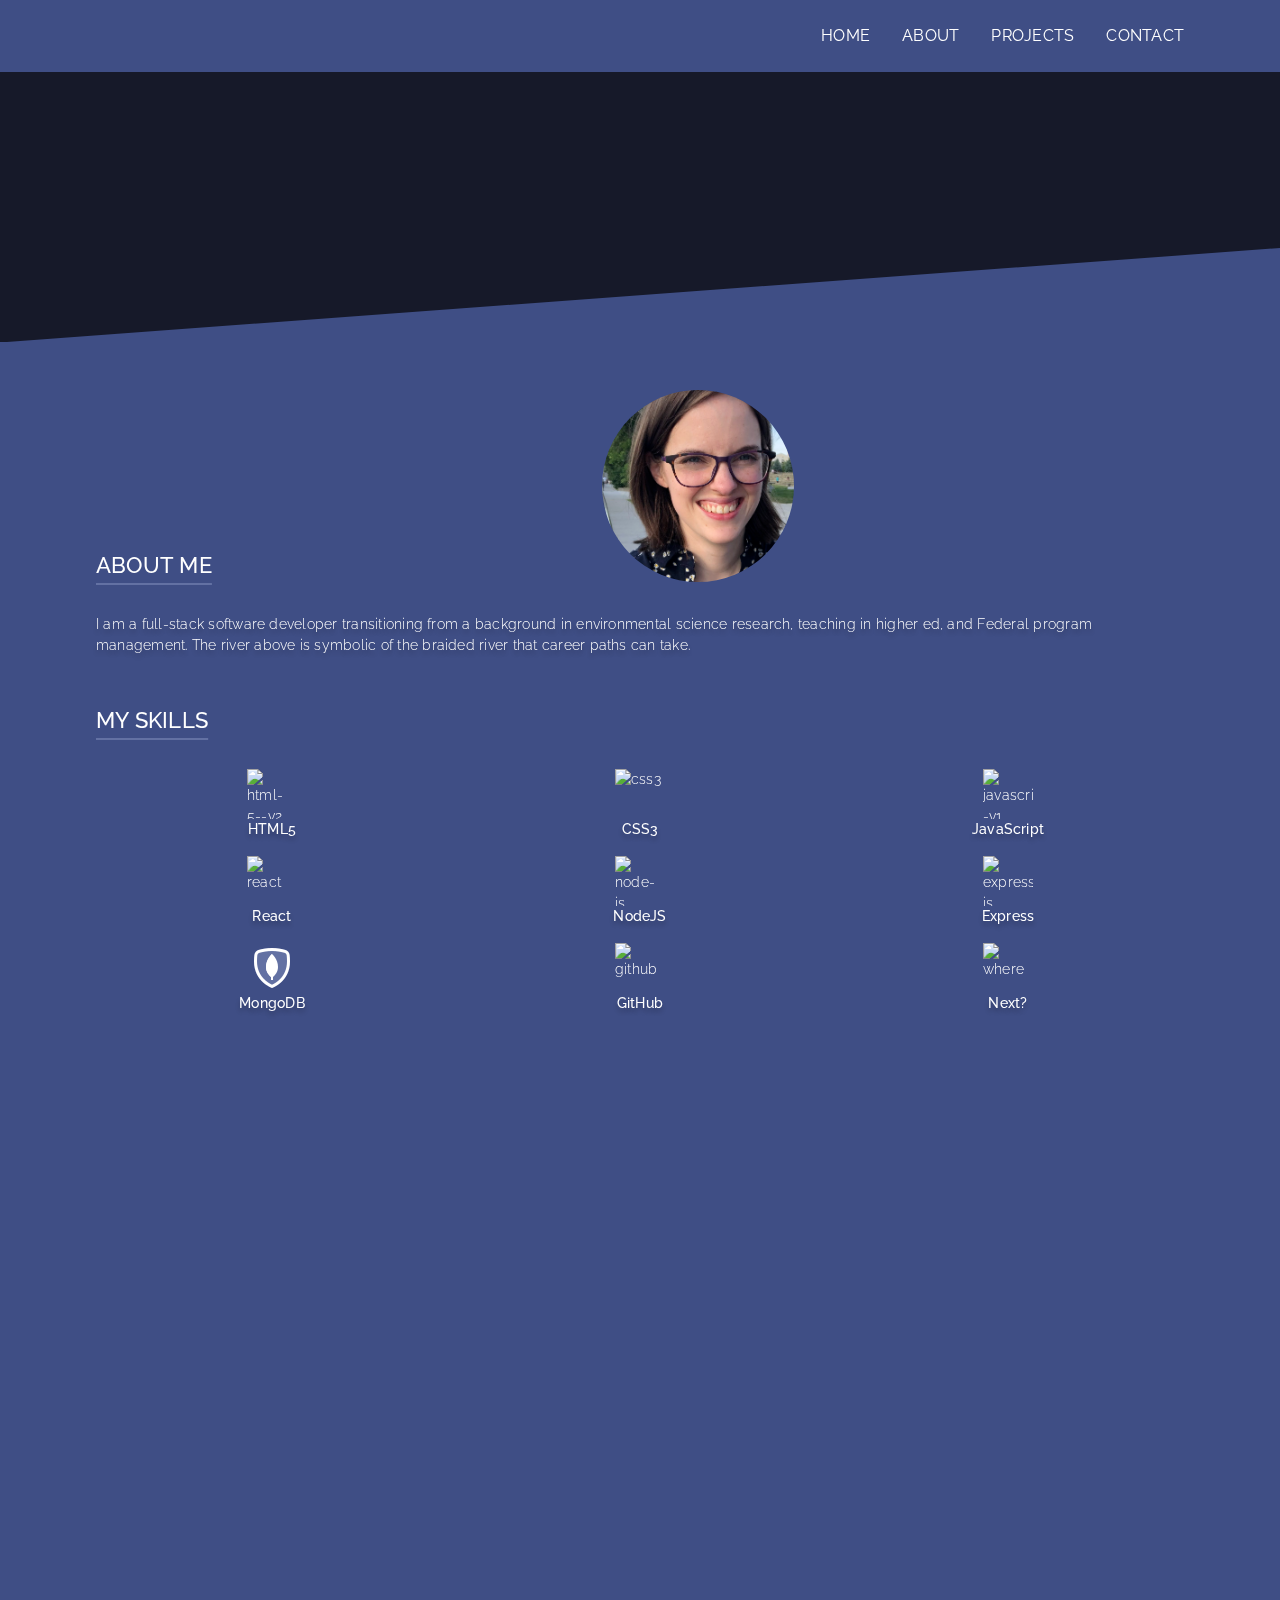
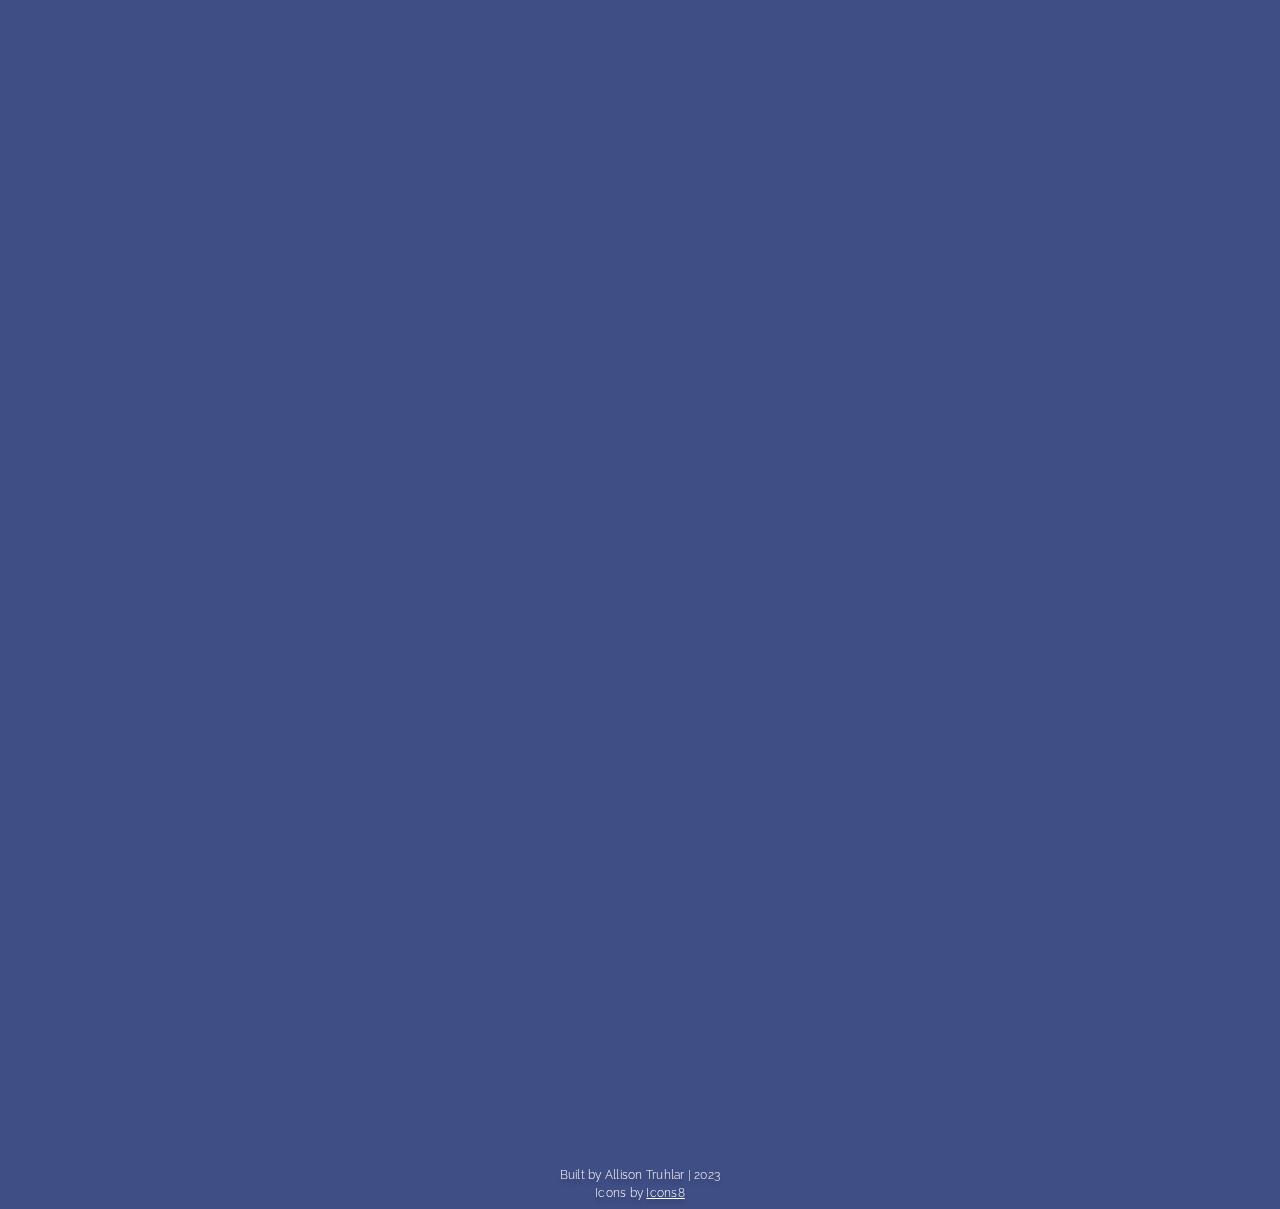
==== commit dbd6e7c3: "Fixed the logic for the fade-in effect!!!!" ====
--- a/index.html
+++ b/index.html
@@ -74,7 +74,7 @@
     </section>
 
     <main>
-        <section id="about" class="about-section display-container home-appear">
+        <section id="about" class="about-section display-container appear">
             <div class="about-section-header-container">
                 <h2 class="section-header">About Me</h2>
                 <img class="headshot" src="./assets/img/Allison-Truhlar-headshot.png" loading="lazy"/>
@@ -84,7 +84,7 @@
                 is symbolic of the braided river that career paths can take.</p>
         </section>
 
-        <section class="display-container home-appear">
+        <section class="display-container appear">
             <h2 class="section-header">My Skills</h2>
             <div class="section-content">
                 <div class="skills-wrapper">
@@ -134,7 +134,7 @@
             </div>
         </section>
 
-        <section id="projects" class="display-container home-appear">
+        <section id="projects" class="display-container appear">
             <h2 class="section-header">Projects</h2>
 
             <div class="project-cards-wrapper">
@@ -246,7 +246,7 @@
         </section>
     </main>
 
-    <div id="contact" class="home-contact contact home-appear">
+    <div id="contact" class="home-contact contact appear">
         <svg xmlns="http://www.w3.org/2000/svg" viewBox="0 0 100 100" preserveAspectRatio="none">
             <polygon fill="#3F4E85" points="0,0 100,0 100,100" />
         </svg>
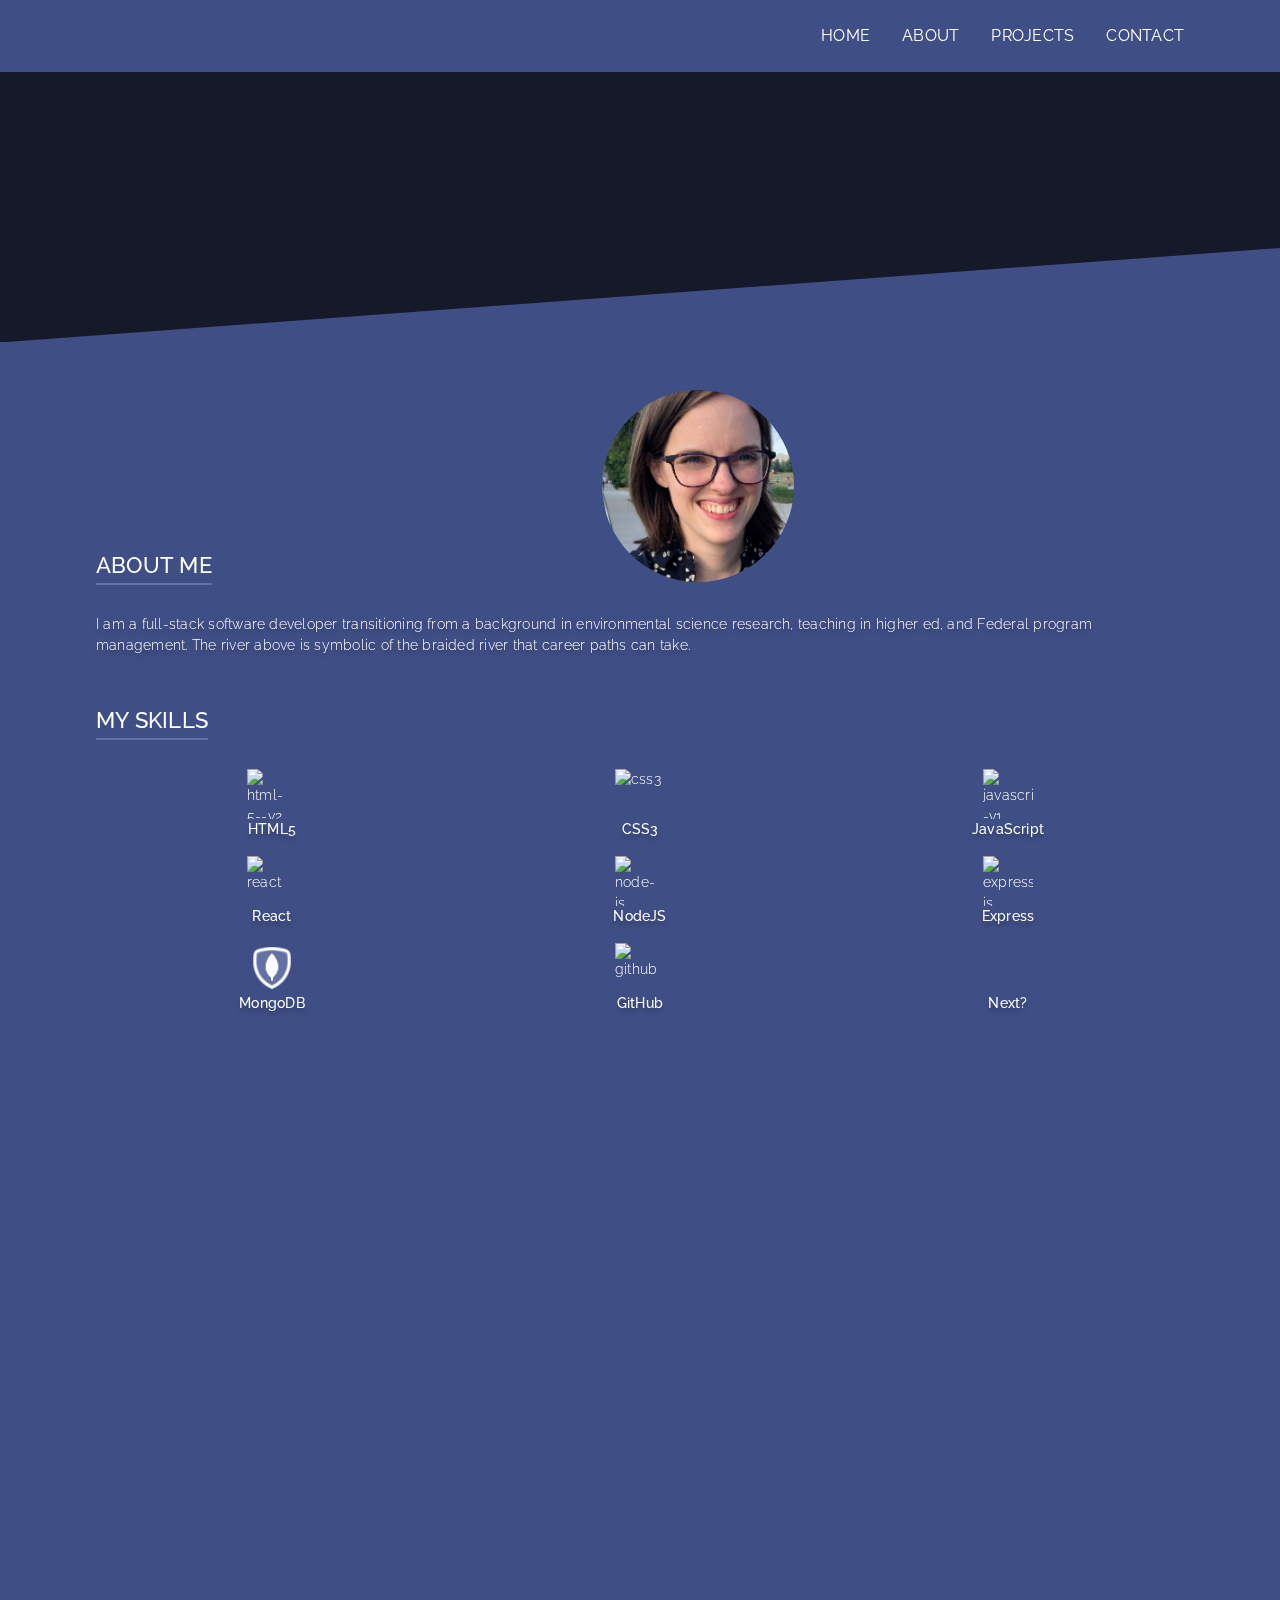
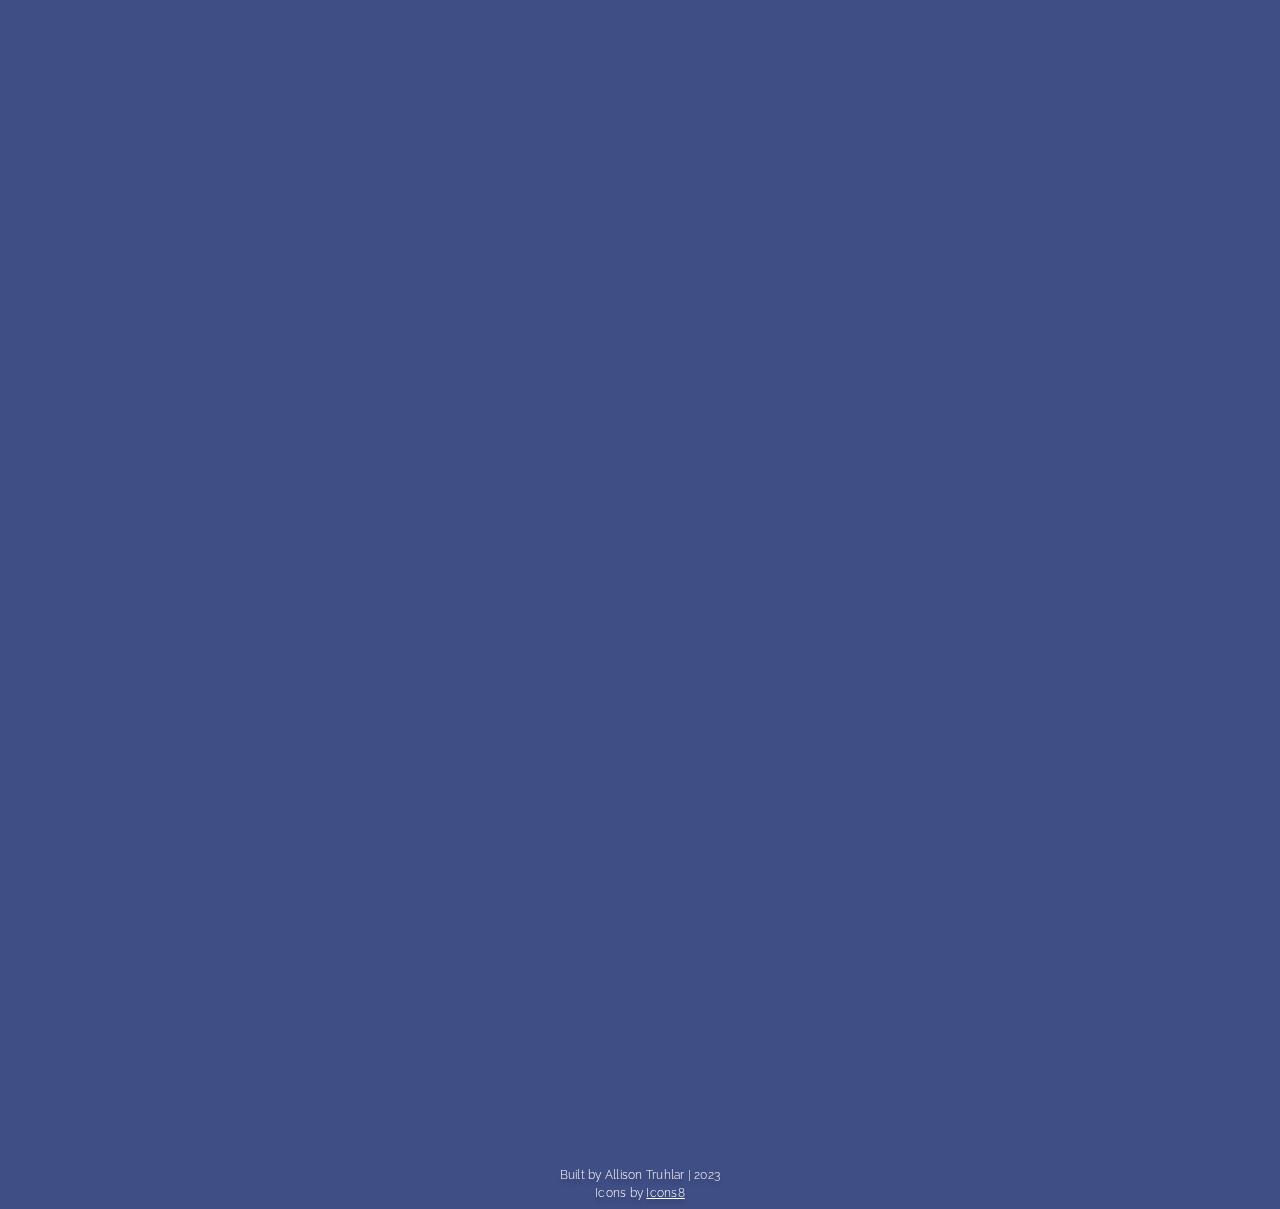
==== commit bedf7df9: "Add icon change on mouseover" ====
--- a/index.html
+++ b/index.html
@@ -62,22 +62,22 @@
 
 
     <section class="home-hero hero">
-            <div class="background-fade-container background-fade-in delay-2">
-                <div class="display-container hero-text">
-                    <h1 class="heading-white-underline fade-in delay-0">Allison Truhlar</h1>
-                    <p class="fade-in delay-1">Full-Stack Software Developer</p>
-                </div>
-            </div>
-            <svg xmlns="http://www.w3.org/2000/svg" viewBox="0 0 100 100" preserveAspectRatio="none">
-                <polygon fill="#3F4E85" points="0,100 100,0 100,100" />
-            </svg>
+        <div class="background-fade-container background-fade-in delay-2">
+            <div class="display-container hero-text">
+                <h1 class="heading-white-underline fade-in delay-0">Allison Truhlar</h1>
+                <p class="fade-in delay-1">Full-Stack Software Developer</p>
+            </div>
+        </div>
+        <svg xmlns="http://www.w3.org/2000/svg" viewBox="0 0 100 100" preserveAspectRatio="none">
+            <polygon fill="#3F4E85" points="0,100 100,0 100,100" />
+        </svg>
     </section>
 
     <main>
         <section id="about" class="about-section display-container appear">
             <div class="about-section-header-container">
                 <h2 class="section-header">About Me</h2>
-                <img class="headshot" src="./assets/img/Allison-Truhlar-headshot.png" loading="lazy"/>
+                <img class="headshot" src="./assets/img/Allison-Truhlar-headshot.png" loading="lazy" />
             </div>
             <p class="section-content">I am a full-stack software developer transitioning from a background in
                 environmental science research, teaching in higher ed, and Federal program management. The river above
@@ -89,46 +89,64 @@
             <div class="section-content">
                 <div class="skills-wrapper">
                     <div class="skill-item">
-                        <img width="50" height="50" src="https://img.icons8.com/ffffff/ios/50/html-5--v2.png"
-                            alt="html-5--v2" loading="lazy" />
+                        <div class="skill-icon-container">
+                            <img src="https://img.icons8.com/ffffff/ios/50/html-5--v2.png"
+                                alt="html-5--v2" loading="lazy" />
+                        </div>
                         <p>HTML5</p>
                     </div>
                     <div class="skill-item">
-                        <img width="50" height="50" src="https://img.icons8.com/ffffff/ios/50/css3.png" alt="css3" loading="lazy" />
+                        <div class="skill-icon-container">
+                            <img  src="https://img.icons8.com/ffffff/ios/50/css3.png" alt="css3"
+                                loading="lazy" />
+                        </div>
                         <p>CSS3</p>
                     </div>
                     <div class="skill-item">
-                        <img width="50" height="50" src="https://img.icons8.com/ffffff/ios/50/javascript--v1.png"
-                            alt="javascript--v1" loading="lazy"/>
+                        <div class="skill-icon-container">
+                            <img src="https://img.icons8.com/ffffff/ios/50/javascript--v1.png"
+                                alt="javascript--v1" loading="lazy" />
+                        </div>
                         <p>JavaScript</p>
                     </div>
                     <div class="skill-item">
-                        <img width="50" height="50" src="https://img.icons8.com/ffffff/ios-glyphs/60/react.png"
-                            alt="react" loading="lazy"/>
+                        <div class="skill-icon-container">
+                            <img src="https://img.icons8.com/ffffff/ios-glyphs/60/react.png"
+                                alt="react" loading="lazy" />
+                        </div>
                         <p>React</p>
                     </div>
                     <div class="skill-item">
-                        <img width="50" height="50" src="https://img.icons8.com/ffffff/windows/64/node-js.png"
-                            alt="node-js" loading="lazy"/>
+                        <div class="skill-icon-container">
+                            <img src="https://img.icons8.com/ffffff/windows/64/node-js.png"
+                                alt="node-js" loading="lazy" />
+                        </div>
                         <p>NodeJS</p>
                     </div>
                     <div class="skill-item">
-                        <img width="50" height="50" src="https://img.icons8.com/ffffff/ios/50/express-js.png"
-                            alt="express-js" loading="lazy"/>
+                        <div class="skill-icon-container">
+                            <img  src="https://img.icons8.com/ffffff/ios/50/express-js.png"
+                                alt="express-js" loading="lazy" />
+                        </div>
                         <p>Express</p>
                     </div>
                     <div class="skill-item">
-                        <img src="./assets/icons/icons8-mongodb-48.png" alt="Mongo D B" loading="lazy"/>
+                        <div class="skill-icon-container">
+                            <img src="./assets/icons/icons8-mongodb-48.png" alt="Mongo D B" loading="lazy" />
+                        </div>
                         <p>MongoDB</p>
                     </div>
                     <div class="skill-item">
-                        <img width="50" height="50" src="https://img.icons8.com/ffffff/ios-glyphs/60/github.png"
-                            alt="github" loading="lazy"/>
+                        <div class="skill-icon-container">
+                            <img src="https://img.icons8.com/ffffff/ios-glyphs/60/github.png"
+                                alt="github" loading="lazy" />
+                        </div>
                         <p>GitHub</p>
                     </div>
-                    <div class="skill-item">
-                        <img width="50" height="50" src="https://img.icons8.com/ffffff/ios/50/where.png" alt="where" loading="lazy"/>
-                        <p>Next?</p>
+                    <div id="skill-change" class="skill-item">
+                        <div id="skill-change-icon" class="skill-icon-container skill-change-icon">
+                        </div>
+                        <p id="skill-change-text">Next?</p>
                     </div>
                 </div>
             </div>
@@ -140,8 +158,8 @@
             <div class="project-cards-wrapper">
                 <div class="project-card">
                     <div class="project-card-img-container">
-                        <img src="./assets/img/Recipe-Card.png"
-                            loading="lazy" alt="Screenshot of the recipe keeper app. On the left two-thirds of the screenshot, there is a cake recipe. On the right one-third, there is a place to input a recipe URL on the top, and a card to input recipe details on the bottom." />
+                        <img src="./assets/img/Recipe-Card.png" loading="lazy"
+                            alt="Screenshot of the recipe keeper app. On the left two-thirds of the screenshot, there is a cake recipe. On the right one-third, there is a place to input a recipe URL on the top, and a card to input recipe details on the bottom." />
                     </div>
 
                     <div class="project-card-description-container">
@@ -172,8 +190,8 @@
 
                 <div class="project-card">
                     <div class="project-card-img-container">
-                        <img src="./assets/img/quizzical-merged.png"
-                        loading="lazy" alt="Side-by-side screenshots of the quizzical web app. The image on the left shows quiz questions with answers selected by the user. The image on the right shows these answers marked as correct (green) or incorrect (red)." />
+                        <img src="./assets/img/quizzical-merged.png" loading="lazy"
+                            alt="Side-by-side screenshots of the quizzical web app. The image on the left shows quiz questions with answers selected by the user. The image on the right shows these answers marked as correct (green) or incorrect (red)." />
                     </div>
 
                     <div class="project-card-description-container">
@@ -207,8 +225,8 @@
 
                 <div class="project-card">
                     <div class="project-card-img-container">
-                        <img src="./assets/img/Movie-Watchlist-screenshot.png"
-                        loading="lazy" alt="Screenshot of the landing page for the movie watchlist app. At the top of the landing page is a header with an option to view the watchlist, and an option to search for a movie. At the bottom is a white space with a centered film icon that says 'start exploring.'" />
+                        <img src="./assets/img/Movie-Watchlist-screenshot.png" loading="lazy"
+                            alt="Screenshot of the landing page for the movie watchlist app. At the top of the landing page is a header with an option to view the watchlist, and an option to search for a movie. At the bottom is a white space with a centered film icon that says 'start exploring.'" />
                     </div>
                     <div class="project-card-description-container">
 
@@ -230,10 +248,12 @@
                         </div>
                         <div class="project-links-container">
                             <div class="project-link-wrapper">
-                                <a class="project-link-text" href="https://glittery-strudel-296972.netlify.app">Live App</a>
+                                <a class="project-link-text" href="https://glittery-strudel-296972.netlify.app">Live
+                                    App</a>
                             </div>
                             <div class="project-link-wrapper">
-                                <a class="project-link-text" href="https://github.com/allison-truhlar/movie-watchlist">Source
+                                <a class="project-link-text"
+                                    href="https://github.com/allison-truhlar/movie-watchlist">Source
                                     Code</a>
                             </div>
                         </div>
--- a/css/main.css
+++ b/css/main.css
@@ -416,6 +416,21 @@
   grid-template-rows: 1fr 1fr 1fr;
   grid-gap: 1rem;
   /* border: 1px solid red; */
+}
+
+.skill-icon-container{
+  height: 50px;
+  width: 50px;
+}
+
+.skill-icon-container>img{
+  width: 100%;
+  max-height: 100%;
+  object-fit: cover;
+}
+
+.skill-icon-container.skill-change-icon{
+  background-image: url("https://img.icons8.com/ffffff/ios/50/where.png");
 }
 
 .skill-item {
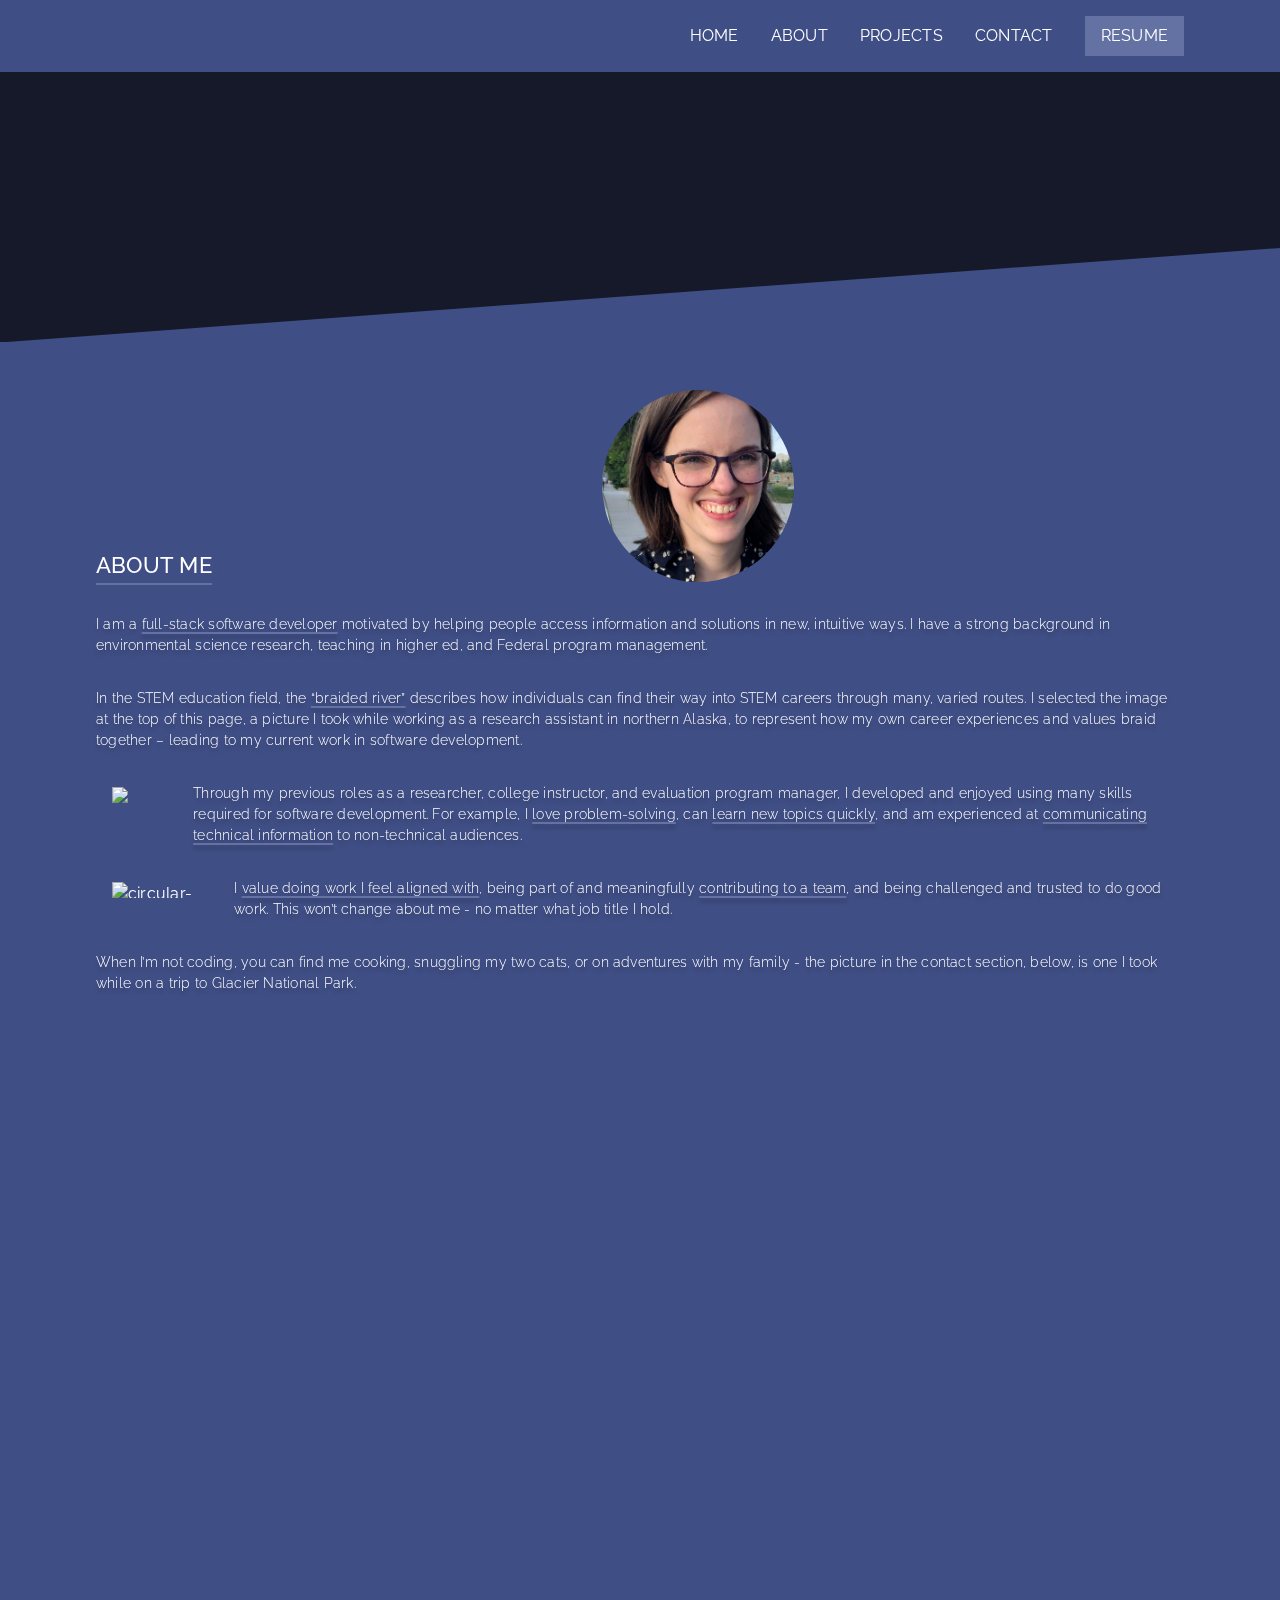
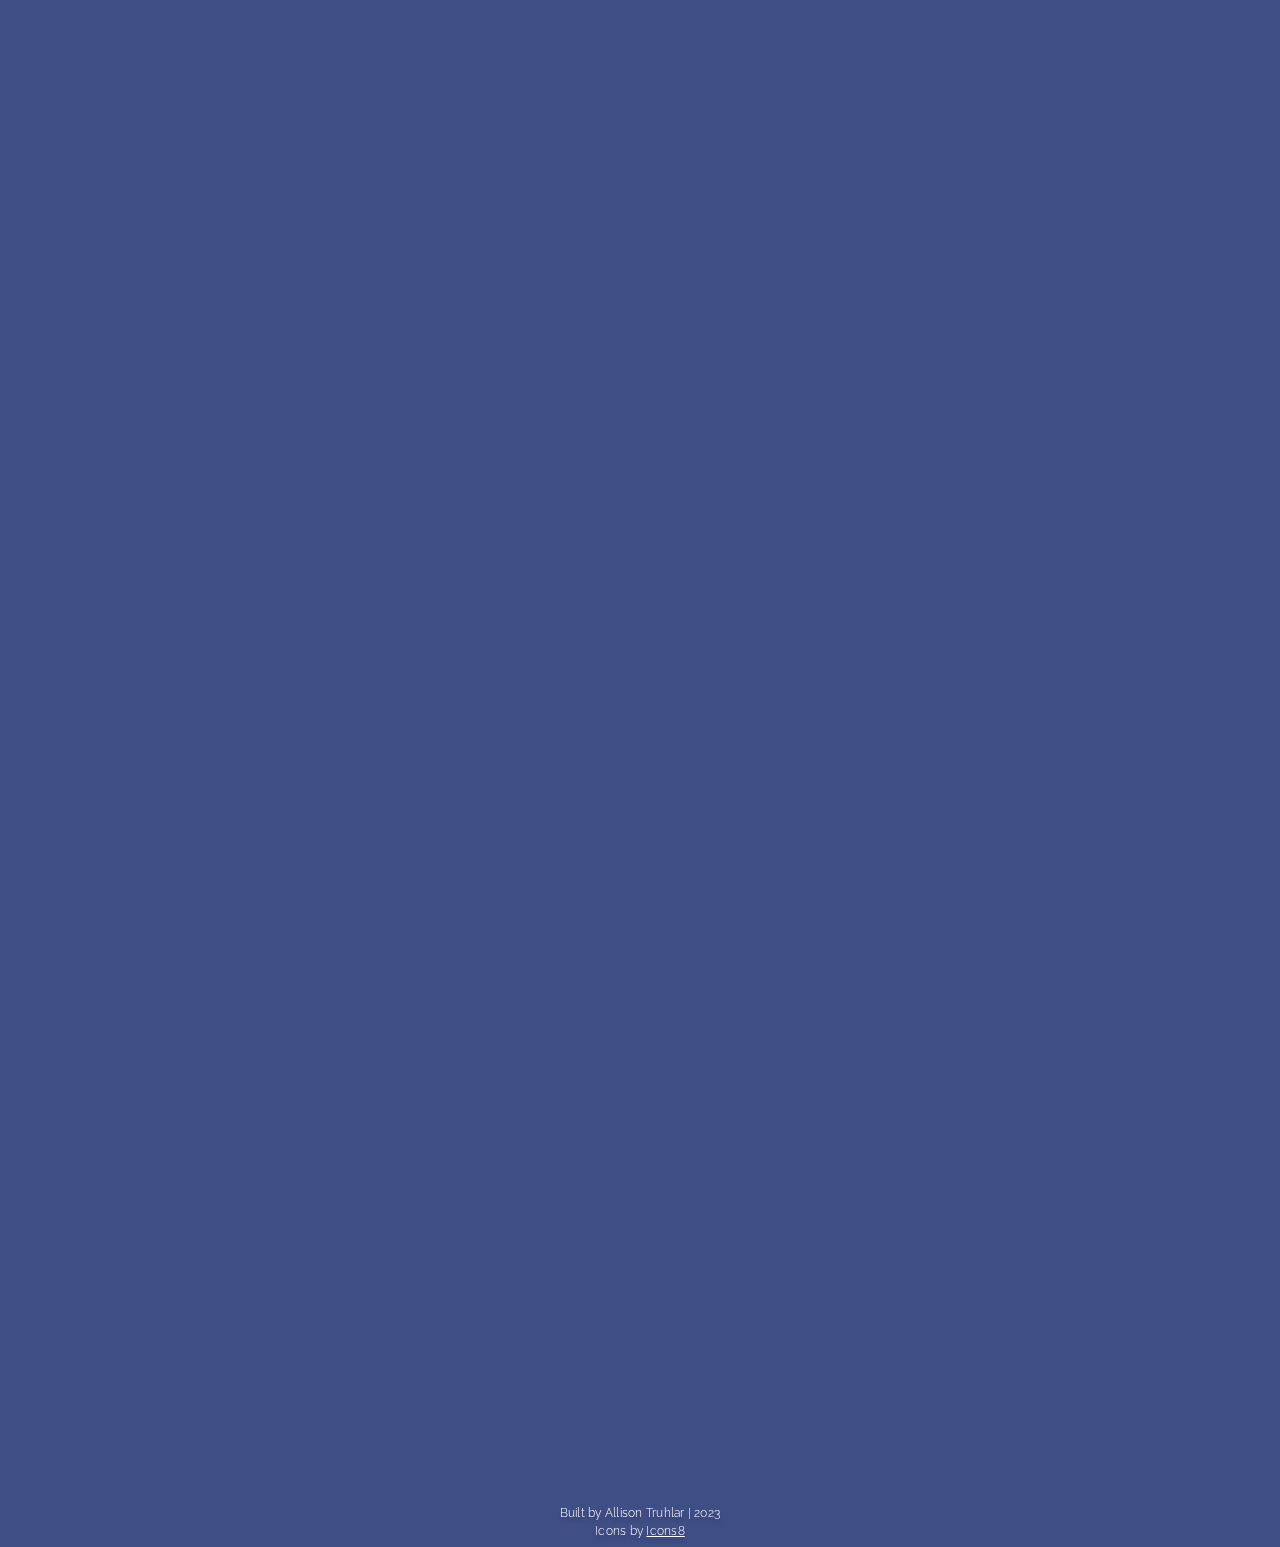
==== commit 8efe3d7b: "Added resume, added "mark" tag styling, fixed navbar responsiveness, added text to about me section" ====
--- a/index.html
+++ b/index.html
@@ -32,12 +32,13 @@
 
     <header>
         <div class="display-container">
-            <nav class="nav-bar ">
+            <nav class="nav-bar">
                 <ul class="nav-bar-link-container nav-links">
                     <li><a href="./index.html">Home</a></li>
                     <li><a href="./index.html/#about">About</a></li>
                     <li><a href="./index.html/#projects">Projects</a></li>
                     <li><a href="./index.html/#contact">Contact</a></li>
+                    <li class="resume"><a  href="./assets/Allison Truhlar Resume.pdf" target="_blank">Resume</a></li>
                 </ul>
             </nav>
 
@@ -53,6 +54,7 @@
                     <li><a href="./index.html/#about">About</a></li>
                     <li><a href="./index.html/#projects">Projects</a></li>
                     <li><a href="./index.html/#contact">Contact</a></li>
+                    <li class="resume"><a  href="./assets/Allison Truhlar Resume.pdf" target="_blank">Resume</a></li>
                 </ul>
             </nav>
 
@@ -75,13 +77,24 @@
 
     <main>
         <section id="about" class="about-section display-container appear">
+            
             <div class="about-section-header-container">
                 <h2 class="section-header">About Me</h2>
                 <img class="headshot" src="./assets/img/Allison-Truhlar-headshot.png" loading="lazy" />
             </div>
-            <p class="section-content">I am a full-stack software developer transitioning from a background in
-                environmental science research, teaching in higher ed, and Federal program management. The river above
-                is symbolic of the braided river that career paths can take.</p>
+
+            <p class="section-content">I am a <mark>full-stack software developer</mark> motivated by helping people access information and solutions in new, intuitive ways. I have a strong background in environmental science research, teaching in higher ed, and Federal program management.</p> 
+            <p class="section-content">In the STEM education field, the <mark>“braided river”</mark> describes how individuals can find their way into STEM careers through many, varied routes. I selected the image at the top of this page, a picture I took while working as a research assistant in northern Alaska, to represent how my own career experiences and values braid together – leading to my current work in software development.</p>  
+            <div class="indent-section-content">
+                <img src="https://img.icons8.com/ffffff/ios-glyphs/60/circular-arrows--v1.png" alt="circular-arrows--v1"/>
+                <p class="section-content">Through my previous roles as a researcher, college instructor, and evaluation program manager, I developed and enjoyed using many skills required for software development. For example, I <mark>love problem-solving</mark>, can <mark>learn new topics quickly</mark>, and am experienced at <mark>communicating technical information</mark> to non-technical audiences.</p> 
+            </div>
+            <div class="indent-section-content">
+                <img src="https://img.icons8.com/ffffff/ios-glyphs/60/circular-arrows--v1.png" alt="circular-arrows--v1"/>
+                <p class="section-content">I <mark>value doing work I feel aligned with</mark>, being part of and meaningfully <mark>contributing to a team</mark>, and being challenged and trusted to do good work. This won’t change about me - no matter what job title I hold.</p>
+            </div>
+            <p class="section-content">When I’m not coding, you can find me cooking, snuggling my two cats, or on adventures with my family - the picture in the contact section, below, is one I took while on a trip to Glacier National Park.</p>
+         
         </section>
 
         <section class="display-container appear">
--- a/css/main.css
+++ b/css/main.css
@@ -155,7 +155,7 @@
 
 .nav-bar,
 .nav-dropdown{
-  display: flex;
+  display: none;
   justify-content: flex-end;
 }
 
@@ -163,7 +163,6 @@
   display: flex;
   justify-content: flex-end;
   gap: 2rem;
-  padding-block: 0.5rem;
 }
 
 .nav-links{
@@ -175,13 +174,22 @@
   text-decoration: none;
   text-transform: uppercase;
 }
-.nav-links a:hover {
+.nav-links a:hover,
+.nav-links a:focus{
   text-decoration: underline solid #6371A3 4px;
   text-underline-offset: 0.3rem;
 } 
+.nav-links .resume{
+  background-color: #6371A3;
+  padding: 0.5rem 1rem;
+}
+.nav-links .resume:hover,
+.nav-links .resume:focus{
+  transform: scale(1.05);
+} 
 
 .menu-btn {
-  display: none;
+  display: flex;
   align-self: flex-end;
   flex-direction: column;
   cursor: pointer;
@@ -197,6 +205,18 @@
   transition: transform 0.3s ease;
 }
 
+.change .btn-line:nth-child(1) {
+  transform: rotate(-45deg) translate(-7px, 6px);
+}
+
+.change .btn-line:nth-child(2) {
+  opacity: 0;
+}
+
+.change .btn-line:nth-child(3) {
+  transform: rotate(45deg) translate(-6px, -6px);
+}
+
 .nav-dropdown {
   width: 100%;
 }
@@ -382,6 +402,13 @@
   text-underline-offset: 0.4rem;
 }
 
+mark {
+  color: white;
+  text-decoration: underline solid #6371A3 2px;
+  text-underline-offset: 0.2rem;
+  background: transparent;
+}
+
 /* About section styles */
 
 .about-section-header-container {
@@ -408,6 +435,24 @@
   padding-top: 2rem;
 }
 
+.indent-section-content{
+  margin: 2rem 0 0 1rem;
+  align-self: flex-end;
+  display: flex;
+  align-items: flex-start;
+  gap: 0.5rem;
+}
+
+.indent-section-content>.section-content{
+  padding: 0;
+}
+
+.indent-section-content>img{
+  padding: 0;
+  margin: 0.25rem 0 0 0;
+  max-height: 1rem;
+}
+
 /* Skill section styles */
 
 .skills-wrapper {
@@ -450,9 +495,7 @@
 
 /* Project section styles */
 .project-cards-wrapper{
-  display: grid;
-  grid-template-columns: 1fr 1fr;
-  grid-gap: 2rem;
+  display: block;
 }
 
 .project-card {
@@ -605,6 +648,11 @@
   text-decoration: none;
 }
 
+.msg-btn:hover, 
+.msg-btn:focus {
+  transform: scale(1.05)
+}
+
 /* Footer */
 
 footer{
@@ -687,41 +735,36 @@
    These examples override the primary ('mobile first') styles.
    Modify as content requires.
    ========================================================================== */
-/* Smooth scrolling to a link: https://www.smashingmagazine.com/2021/07/dynamic-header-intersection-observer/ */
-   @media (prefers-reduced-motion: no-preference) {
-    .scroller {
-      scroll-behavior: smooth;
-    }
-  }
-
-   /* Tablets and smaller, max width of 768px */
-   @media (max-width: 768px) {
+
+   /* Tablet and larger = min-width of 768px */
+   @media (min-width: 768px) {
 
     /* navbar */
 
     .nav-bar{
-      display: none;
-    }
-  
-    .menu-btn {
       display: flex;
     }
+
+    .nav-dropdown-link-container,
+    .nav-dropdown-link-container li,
+    .nav-dropdown-link-container a, 
+    .menu-btn,
+    .menu-btn .btn-line {
+      display: none;
+      padding: 0;
+      margin: 0;
+    }
+
+    .nav-links li{
+      padding-block: 0.5rem;
+    }
+
   
-    .change .btn-line:nth-child(1) {
-      transform: rotate(-45deg) translate(-7px, 6px);
-    }
-  
-    .change .btn-line:nth-child(2) {
-      opacity: 0;
-    }
-  
-    .change .btn-line:nth-child(3) {
-      transform: rotate(45deg) translate(-6px, -6px);
-    }
-
     /* project cards */
     .project-cards-wrapper{
-      display: block;
+      display: grid;
+      grid-template-columns: 1fr 1fr;
+      grid-gap: 2rem;
     }
    }
 
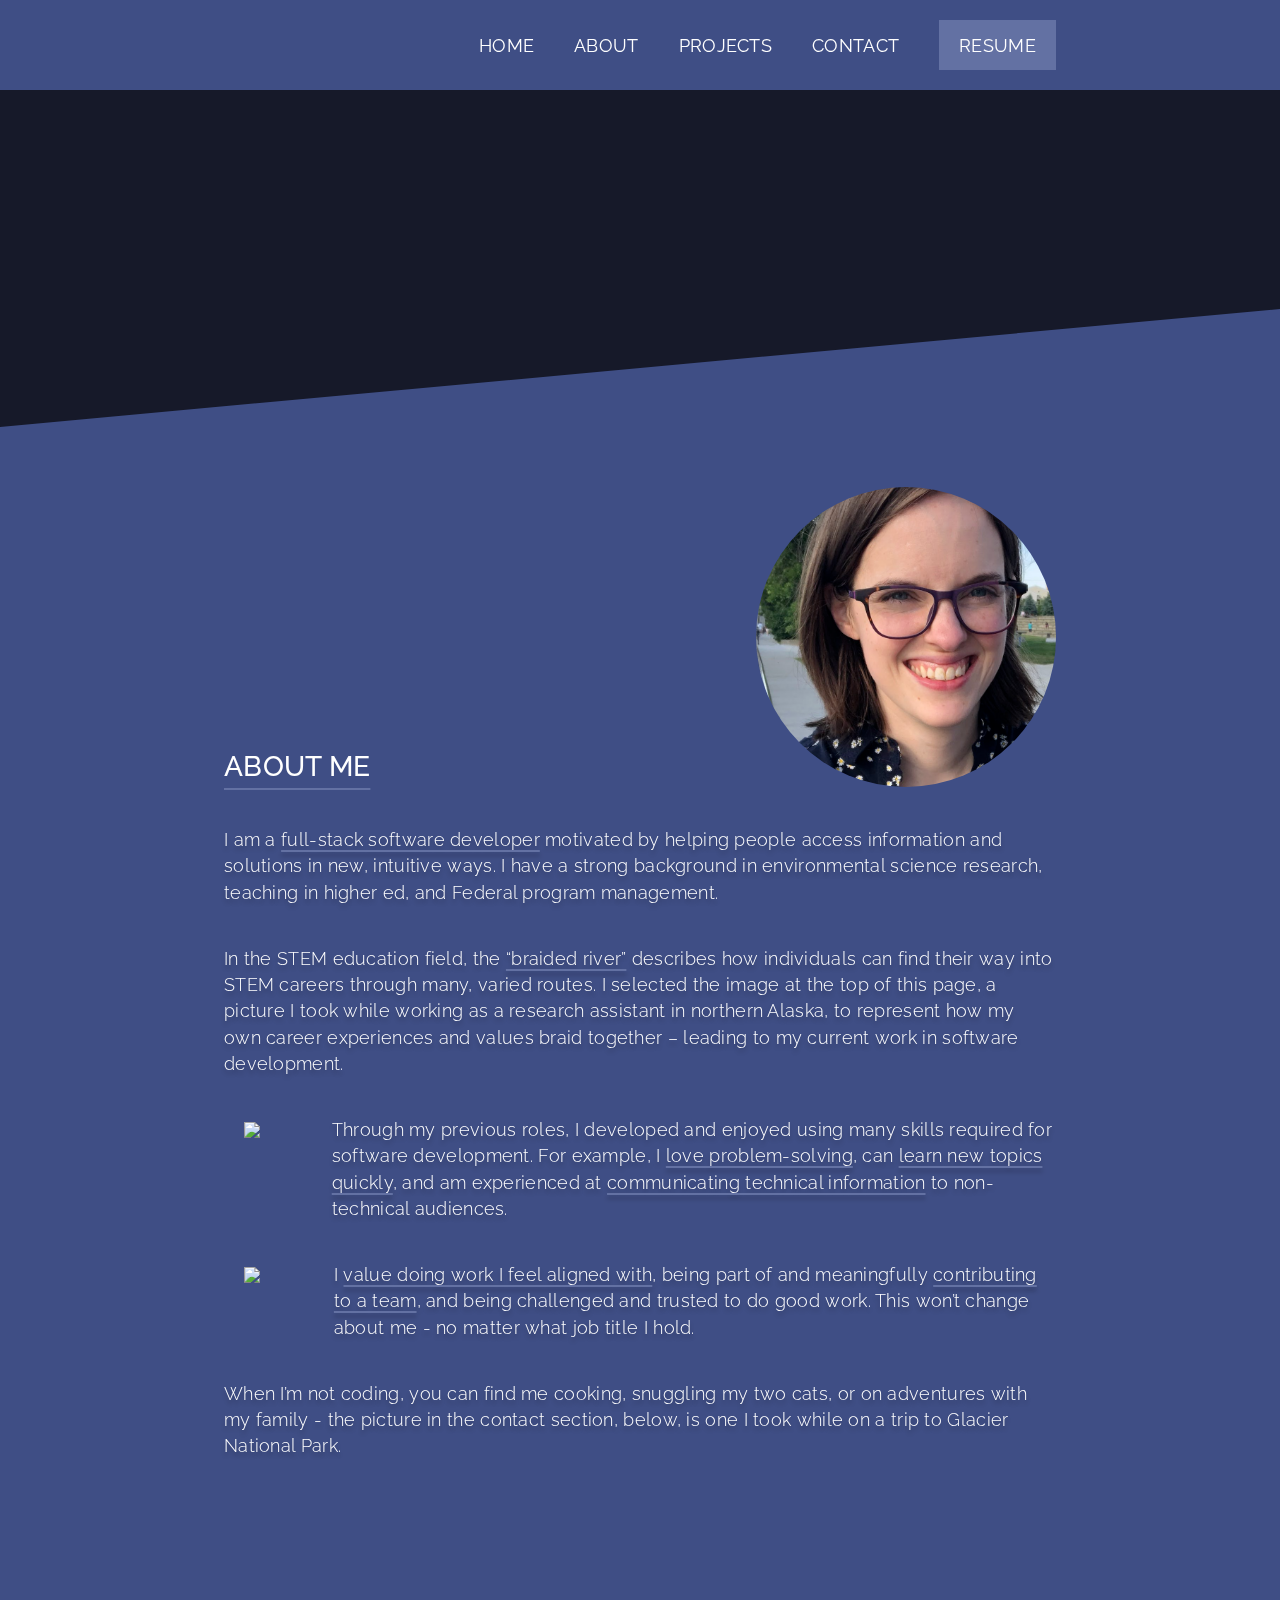
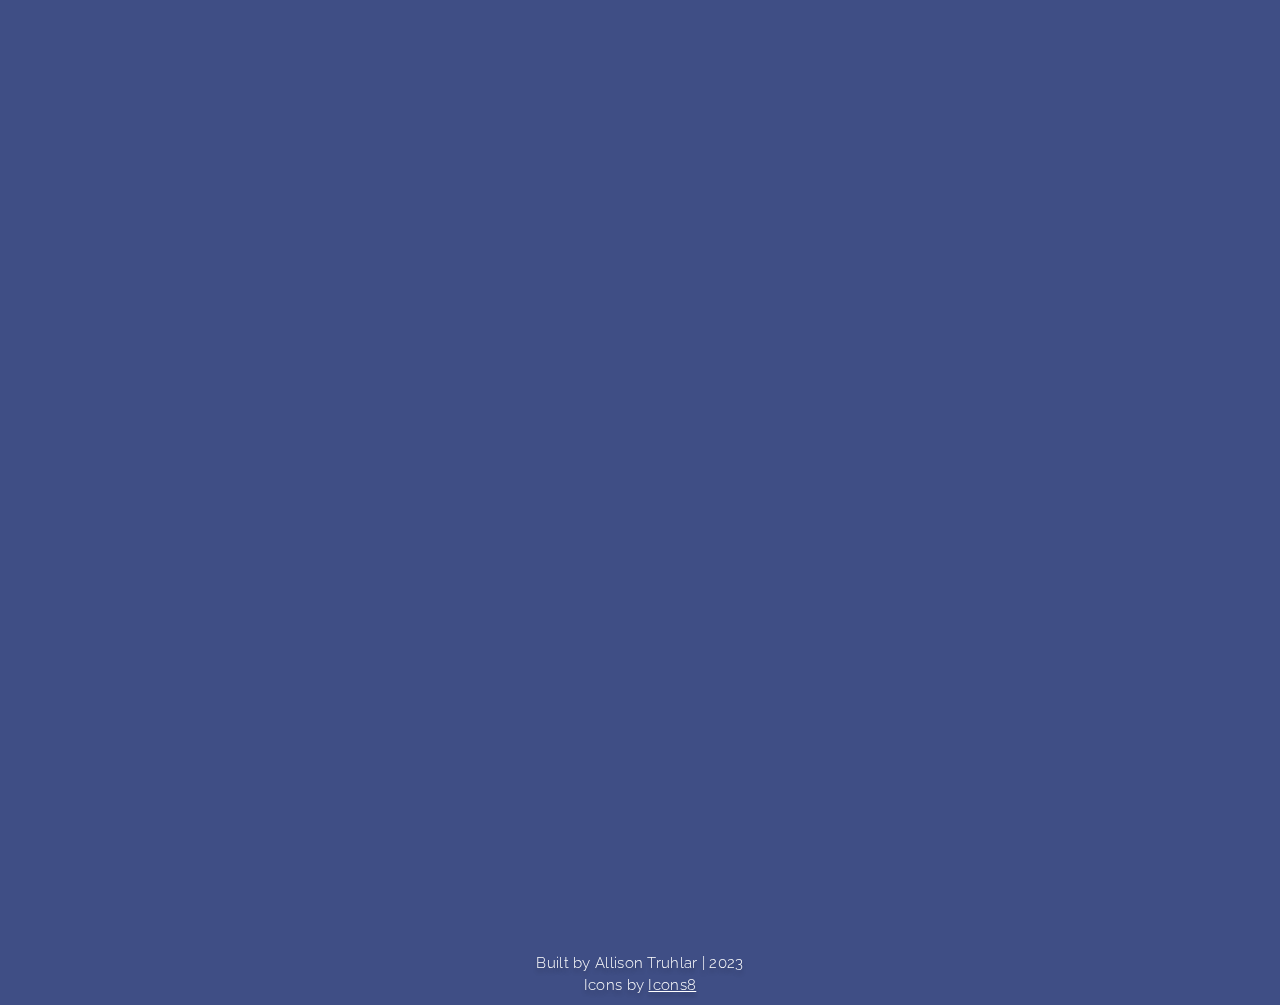
==== commit ce01c0f3: "Media queries" ====
--- a/index.html
+++ b/index.html
@@ -80,14 +80,16 @@
             
             <div class="about-section-header-container">
                 <h2 class="section-header">About Me</h2>
-                <img class="headshot" src="./assets/img/Allison-Truhlar-headshot.png" loading="lazy" />
+                <div class="headshot-container">
+                    <img class="headshot" src="./assets/img/Allison-Truhlar-headshot.png" loading="lazy" />
+                </div>
             </div>
 
             <p class="section-content">I am a <mark>full-stack software developer</mark> motivated by helping people access information and solutions in new, intuitive ways. I have a strong background in environmental science research, teaching in higher ed, and Federal program management.</p> 
             <p class="section-content">In the STEM education field, the <mark>“braided river”</mark> describes how individuals can find their way into STEM careers through many, varied routes. I selected the image at the top of this page, a picture I took while working as a research assistant in northern Alaska, to represent how my own career experiences and values braid together – leading to my current work in software development.</p>  
             <div class="indent-section-content">
                 <img src="https://img.icons8.com/ffffff/ios-glyphs/60/circular-arrows--v1.png" alt="circular-arrows--v1"/>
-                <p class="section-content">Through my previous roles as a researcher, college instructor, and evaluation program manager, I developed and enjoyed using many skills required for software development. For example, I <mark>love problem-solving</mark>, can <mark>learn new topics quickly</mark>, and am experienced at <mark>communicating technical information</mark> to non-technical audiences.</p> 
+                <p class="section-content">Through my previous roles, I developed and enjoyed using many skills required for software development. For example, I <mark>love problem-solving</mark>, can <mark>learn new topics quickly</mark>, and am experienced at <mark>communicating technical information</mark> to non-technical audiences.</p> 
             </div>
             <div class="indent-section-content">
                 <img src="https://img.icons8.com/ffffff/ios-glyphs/60/circular-arrows--v1.png" alt="circular-arrows--v1"/>
@@ -202,6 +204,7 @@
 
 
                 <div class="project-card">
+                    
                     <div class="project-card-img-container">
                         <img src="./assets/img/quizzical-merged.png" loading="lazy"
                             alt="Side-by-side screenshots of the quizzical web app. The image on the left shows quiz questions with answers selected by the user. The image on the right shows these answers marked as correct (green) or incorrect (red)." />
@@ -232,8 +235,8 @@
                                     Code</a>
                             </div>
                         </div>
-
-                    </div>
+                    </div>
+
                 </div>
 
                 <div class="project-card">
--- a/css/main.css
+++ b/css/main.css
@@ -10,12 +10,6 @@
 /* ==========================================================================
    Base styles: opinionated defaults
    ========================================================================== */
-
-html,
-body {
-  font-size: 1em;
-  line-height: 1.4;
-}
 
 /*
  * Remove text-shadow in selection highlight:
@@ -94,17 +88,20 @@
 
 html {
   height: 100%;
-}
-
-body {
-  min-height: 100%;
-  margin: 0;
+  font-size: calc(15px + 0.390625vw);
   background-color: #3F4E85;
   color: #ffffff;
   font-family: 'Raleway', sans-serif;
   letter-spacing: 0.015rem;
   line-height: 1.5;
 }
+/* font size: https://matthewjamestaylor.com/responsive-font-size */
+
+body {
+  min-height: 100%;
+  margin: 0;
+}
+
 
 img {
   display: block;
@@ -156,12 +153,11 @@
 .nav-bar,
 .nav-dropdown{
   display: none;
-  justify-content: flex-end;
+  align-self: flex-end;
 }
 
 .nav-bar-link-container{
   display: flex;
-  justify-content: flex-end;
   gap: 2rem;
 }
 
@@ -171,6 +167,7 @@
 
 .nav-links a{
   color: #fff;
+  font-size: 0.9rem;
   text-decoration: none;
   text-transform: uppercase;
 }
@@ -415,6 +412,7 @@
   display: flex;
   align-items: end;
   justify-content: space-between;
+  /* border: 1px solid red; */
 }
 
 .headshot {
@@ -499,28 +497,31 @@
 }
 
 .project-card {
-  margin: 0 0 2rem 0;
-  padding: 0.75rem;
-  width: 100%;
-  height: 420px;
   display: flex;
   flex-direction: column;
   align-items: center;
+  justify-content: space-between;
+  margin: 0 0 2rem 0;
+  padding: 1rem;
+  width: 100%;
+  height: 28rem;
   border-radius: 5px;
   background-color: #4C5C96;
 }
 
 .project-card-img-container {
   display: flex;
-  height: 50%;
-  width: 80%;
-}
-
-.project-card-img-container>img{
+  height: 45%;
+  width: 85%;
+}
+
+.project-card-img-container>img,
+.project-page-img>img{
   width: 100%;
   max-height: 100%;
+  border-radius: 5px;
   object-fit: cover;
-  border-radius: 5px;
+  object-position: 0% 0%;
 }
 
 .project-card-description-container {
@@ -528,12 +529,13 @@
   flex-direction: column;
   justify-content: space-between;
   height: 50%;
-  max-width: 80%;
-  padding: 1rem 0;
-}
-
-.project-card-description-container h3{
+  max-width: 85%;
+}
+
+.project-card-description-container h3,
+.project-card-description-container .section-content{
   padding:0;
+  margin: 0;
 }
 
 .project-card-skill-container,
@@ -553,7 +555,7 @@
 .skill-tag>p {
   margin: auto;
   color: #4C5C96;
-  font-size: 0.7rem;
+  font-size: 0.6rem;
   font-weight: 600;
 }
 
@@ -567,7 +569,7 @@
 
 .project-link-text {
   color: #fff;
-  font-size: 0.875rem;
+  font-size: 0.8rem;
   font-weight: 800;
   text-transform: uppercase;
   text-decoration: none;
@@ -670,19 +672,23 @@
 }
 
 /* Project page */
+.flex{
+  display: flex;
+  flex-direction: column;
+}
+
 .project-hero{
   padding-bottom: 2rem;
   background-color: #2E3141;
 }
 
 .project-page-img{
+  align-self: center;
   margin-top: 3rem;
-  width: 100%;
-  height: 60vw;
+  max-width: 75%;
   border-radius: 5px;
-  background-image: url("../assets/img/Recipe-Card.png");
-  background-size: cover;
-}
+}
+
 
 .project-section-header{
   margin-bottom: 2rem;
@@ -735,15 +741,22 @@
    These examples override the primary ('mobile first') styles.
    Modify as content requires.
    ========================================================================== */
-
+  /* Intermediate media queries */
+   @media (min-width: 600px){
+    .display-container{
+      width: 75%
+    }
+    
+    .project-card {
+      padding: 2rem;
+    }
+   }
+   
+   
    /* Tablet and larger = min-width of 768px */
    @media (min-width: 768px) {
 
     /* navbar */
-
-    .nav-bar{
-      display: flex;
-    }
 
     .nav-dropdown-link-container,
     .nav-dropdown-link-container li,
@@ -755,11 +768,25 @@
       margin: 0;
     }
 
+    .nav-bar{
+      display: flex;
+      
+    }
+
     .nav-links li{
       padding-block: 0.5rem;
     }
 
+    /* Headshot */
+   .headshot{
+    width: 15rem;
+    height: 15rem;
+   }
   
+  }
+
+   /* Intermediate media queries */
+  @media (min-width: 850px){
     /* project cards */
     .project-cards-wrapper{
       display: grid;
@@ -769,4 +796,20 @@
    }
 
 
+  /* Laptops, 1024px and larger */
+  @media (min-width: 1024px){
+    .display-container{
+      width: 65%;
+   }
+  }
+
+  /* Desktops, 1290px and larger */
+  @media (min-width: 1290px){
+    html, body{
+      line-height: 1.5;
+    }
+    .display-container{
+      width: 60%;
+   }
+  }
   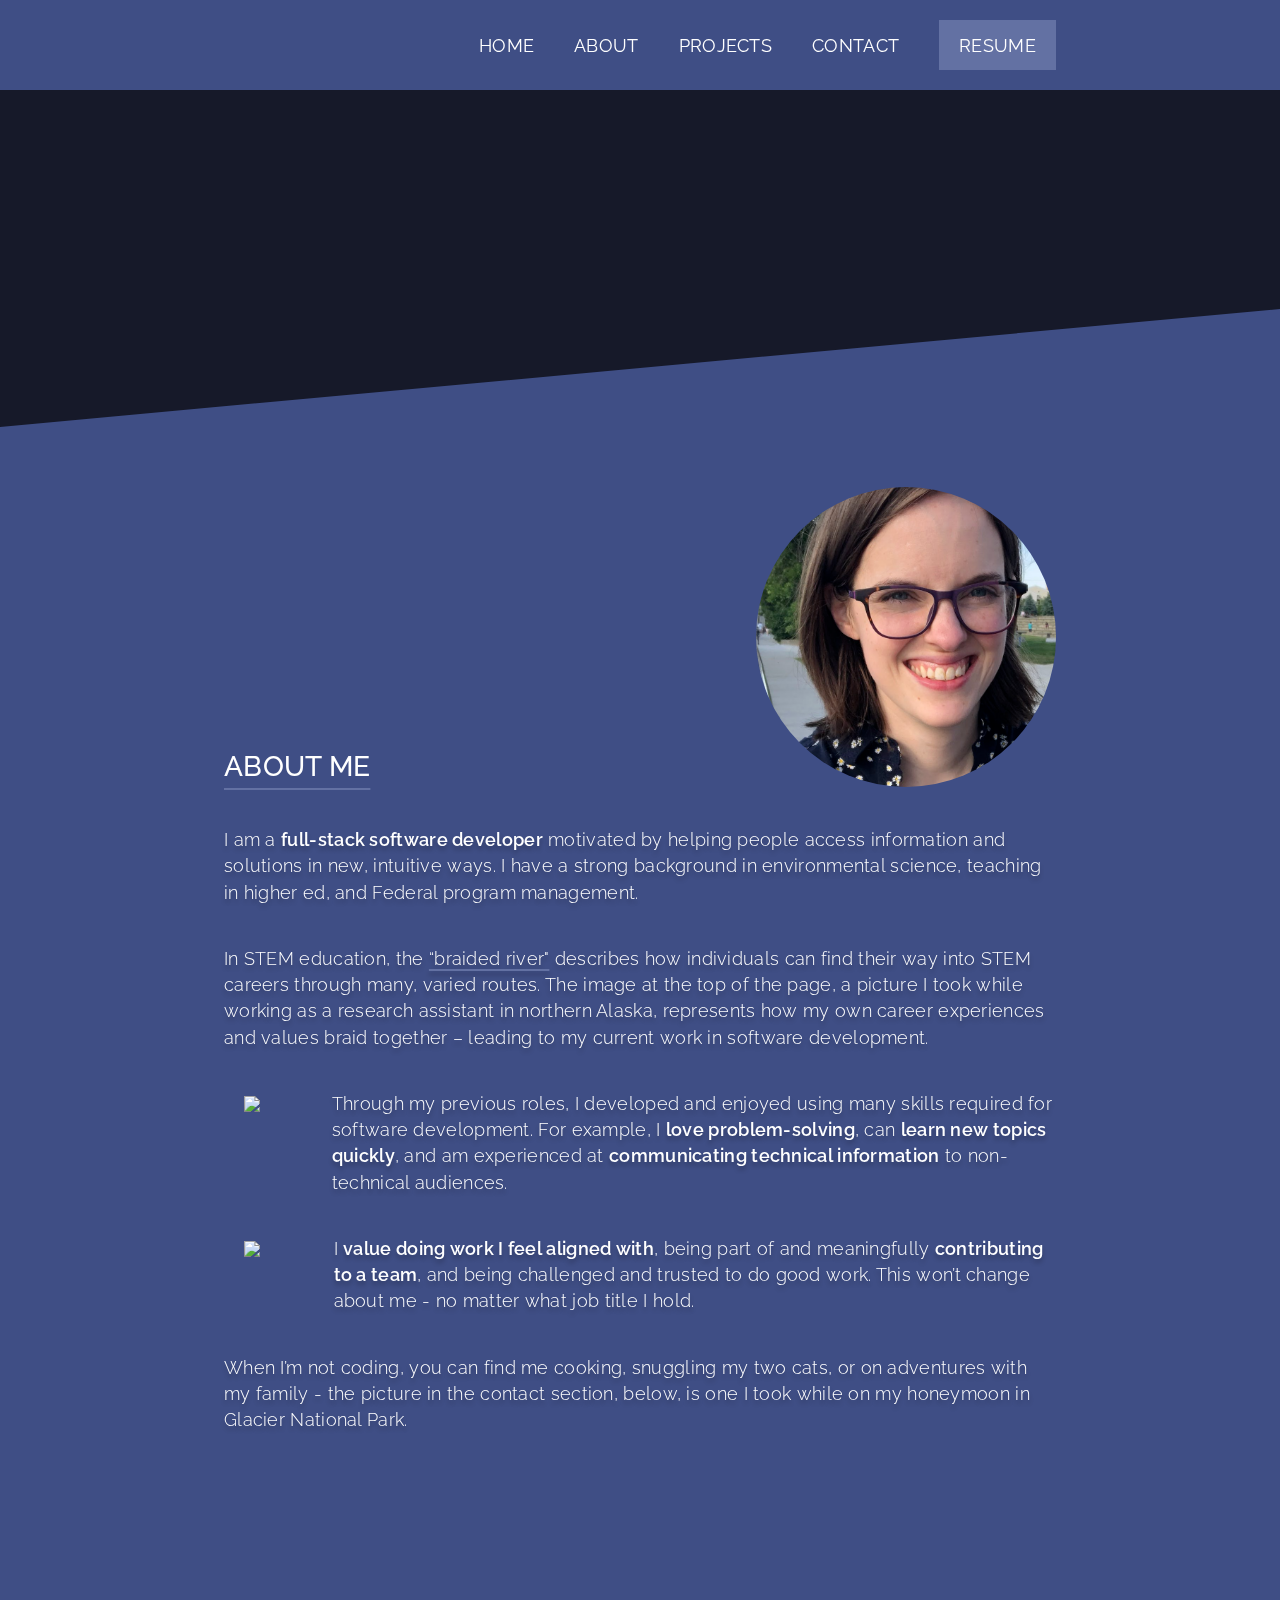
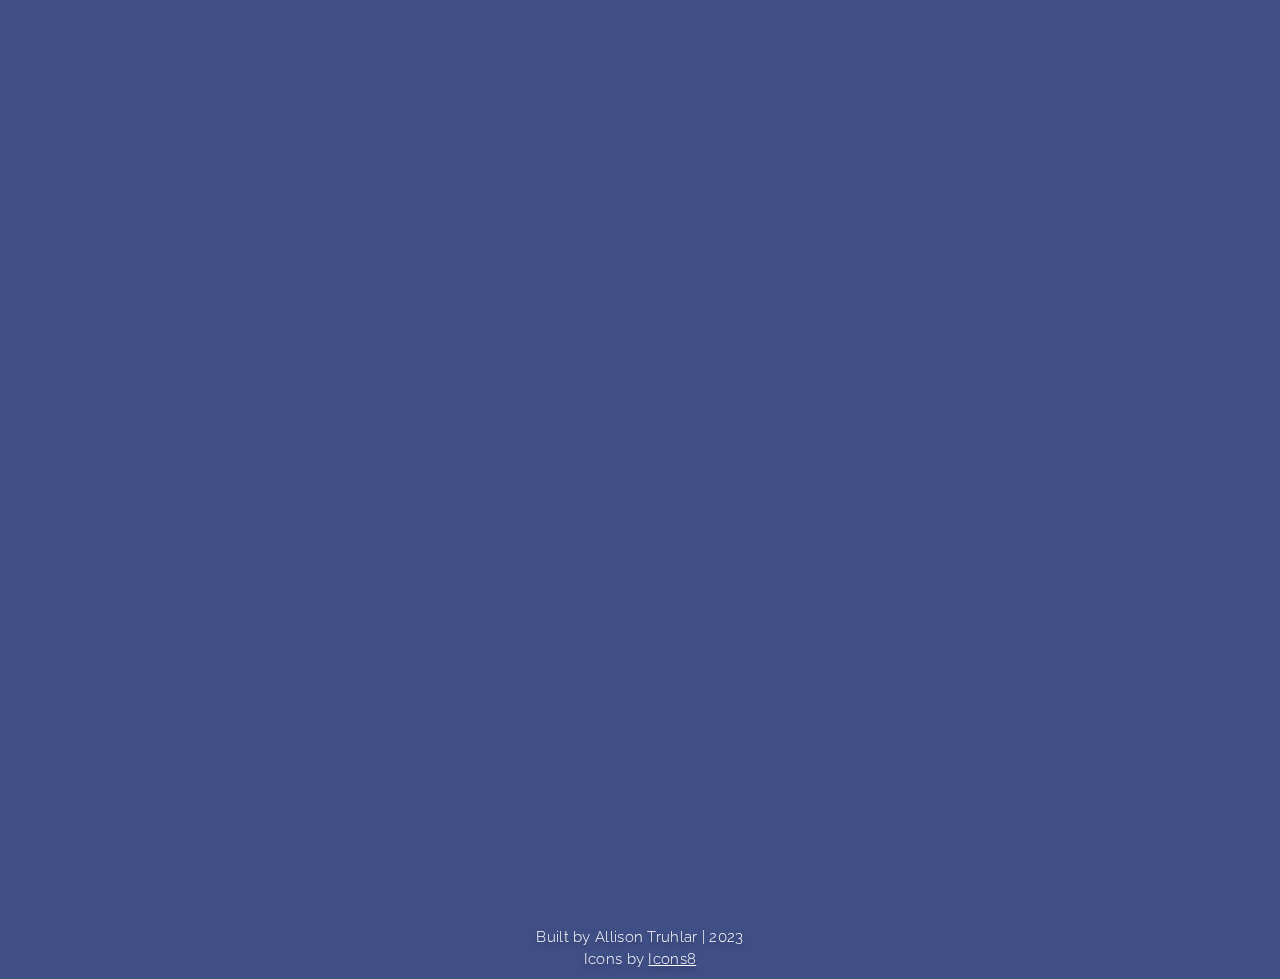
==== commit 949076a2: "Media queries" ====
--- a/index.html
+++ b/index.html
@@ -76,97 +76,100 @@
     </section>
 
     <main>
-        <section id="about" class="about-section display-container appear">
+        <div class="about-and-skills-wrapper display-container">
+            <section id="about" class="about-section  appear">
             
-            <div class="about-section-header-container">
-                <h2 class="section-header">About Me</h2>
-                <div class="headshot-container">
-                    <img class="headshot" src="./assets/img/Allison-Truhlar-headshot.png" loading="lazy" />
-                </div>
-            </div>
-
-            <p class="section-content">I am a <mark>full-stack software developer</mark> motivated by helping people access information and solutions in new, intuitive ways. I have a strong background in environmental science research, teaching in higher ed, and Federal program management.</p> 
-            <p class="section-content">In the STEM education field, the <mark>“braided river”</mark> describes how individuals can find their way into STEM careers through many, varied routes. I selected the image at the top of this page, a picture I took while working as a research assistant in northern Alaska, to represent how my own career experiences and values braid together – leading to my current work in software development.</p>  
-            <div class="indent-section-content">
-                <img src="https://img.icons8.com/ffffff/ios-glyphs/60/circular-arrows--v1.png" alt="circular-arrows--v1"/>
-                <p class="section-content">Through my previous roles, I developed and enjoyed using many skills required for software development. For example, I <mark>love problem-solving</mark>, can <mark>learn new topics quickly</mark>, and am experienced at <mark>communicating technical information</mark> to non-technical audiences.</p> 
-            </div>
-            <div class="indent-section-content">
-                <img src="https://img.icons8.com/ffffff/ios-glyphs/60/circular-arrows--v1.png" alt="circular-arrows--v1"/>
-                <p class="section-content">I <mark>value doing work I feel aligned with</mark>, being part of and meaningfully <mark>contributing to a team</mark>, and being challenged and trusted to do good work. This won’t change about me - no matter what job title I hold.</p>
-            </div>
-            <p class="section-content">When I’m not coding, you can find me cooking, snuggling my two cats, or on adventures with my family - the picture in the contact section, below, is one I took while on a trip to Glacier National Park.</p>
-         
-        </section>
-
-        <section class="display-container appear">
-            <h2 class="section-header">My Skills</h2>
-            <div class="section-content">
-                <div class="skills-wrapper">
-                    <div class="skill-item">
-                        <div class="skill-icon-container">
-                            <img src="https://img.icons8.com/ffffff/ios/50/html-5--v2.png"
-                                alt="html-5--v2" loading="lazy" />
-                        </div>
-                        <p>HTML5</p>
-                    </div>
-                    <div class="skill-item">
-                        <div class="skill-icon-container">
-                            <img  src="https://img.icons8.com/ffffff/ios/50/css3.png" alt="css3"
-                                loading="lazy" />
-                        </div>
-                        <p>CSS3</p>
-                    </div>
-                    <div class="skill-item">
-                        <div class="skill-icon-container">
-                            <img src="https://img.icons8.com/ffffff/ios/50/javascript--v1.png"
-                                alt="javascript--v1" loading="lazy" />
-                        </div>
-                        <p>JavaScript</p>
-                    </div>
-                    <div class="skill-item">
-                        <div class="skill-icon-container">
-                            <img src="https://img.icons8.com/ffffff/ios-glyphs/60/react.png"
-                                alt="react" loading="lazy" />
-                        </div>
-                        <p>React</p>
-                    </div>
-                    <div class="skill-item">
-                        <div class="skill-icon-container">
-                            <img src="https://img.icons8.com/ffffff/windows/64/node-js.png"
-                                alt="node-js" loading="lazy" />
-                        </div>
-                        <p>NodeJS</p>
-                    </div>
-                    <div class="skill-item">
-                        <div class="skill-icon-container">
-                            <img  src="https://img.icons8.com/ffffff/ios/50/express-js.png"
-                                alt="express-js" loading="lazy" />
-                        </div>
-                        <p>Express</p>
-                    </div>
-                    <div class="skill-item">
-                        <div class="skill-icon-container">
-                            <img src="./assets/icons/icons8-mongodb-48.png" alt="Mongo D B" loading="lazy" />
-                        </div>
-                        <p>MongoDB</p>
-                    </div>
-                    <div class="skill-item">
-                        <div class="skill-icon-container">
-                            <img src="https://img.icons8.com/ffffff/ios-glyphs/60/github.png"
-                                alt="github" loading="lazy" />
-                        </div>
-                        <p>GitHub</p>
-                    </div>
-                    <div id="skill-change" class="skill-item">
-                        <div id="skill-change-icon" class="skill-icon-container skill-change-icon">
-                        </div>
-                        <p id="skill-change-text">Next?</p>
-                    </div>
-                </div>
-            </div>
-        </section>
-
+                <div class="about-section-header-container">
+                    <h2 class="section-header">About Me</h2>
+                    <div class="headshot-container">
+                        <img class="headshot" src="./assets/img/Allison-Truhlar-headshot.png" loading="lazy" />
+                    </div>
+                </div>
+    
+                <p class="section-content">I am a <mark>full-stack software developer</mark> motivated by helping people access information and solutions in new, intuitive ways. I have a strong background in environmental science, teaching in higher ed, and Federal program management.</p> 
+                <p class="section-content">In STEM education, the <a class="highlight" href="https://eos.org/opinions/reimagining-stem-workforce-development-as-a-braided-river" target="_blank">“braided river"</a> describes how individuals can find their way into STEM careers through many, varied routes. The image at the top of the page, a picture I took while working as a research assistant in northern Alaska, represents how my own career experiences and values braid together – leading to my current work in software development.</p>  
+                <div class="indent-section-content">
+                    <img src="https://img.icons8.com/ffffff/ios-glyphs/60/circular-arrows--v1.png" alt="circular-arrows--v1"/>
+                    <p class="section-content">Through my previous roles, I developed and enjoyed using many skills required for software development. For example, I <mark>love problem-solving</mark>, can <mark>learn new topics quickly</mark>, and am experienced at <mark>communicating technical information</mark> to non-technical audiences.</p> 
+                </div>
+                <div class="indent-section-content">
+                    <img src="https://img.icons8.com/ffffff/ios-glyphs/60/circular-arrows--v1.png" alt="circular-arrows--v1"/>
+                    <p class="section-content">I <mark>value doing work I feel aligned with</mark>, being part of and meaningfully <mark>contributing to a team</mark>, and being challenged and trusted to do good work. This won’t change about me - no matter what job title I hold.</p>
+                </div>
+                <p class="section-content">When I’m not coding, you can find me cooking, snuggling my two cats, or on adventures with my family - the picture in the contact section, below, is one I took while on my honeymoon in Glacier National Park.</p>
+             
+            </section>
+    
+            <section class="skill-section appear">
+                <h2 class="section-header">My Skills</h2>
+                <div class="section-content">
+                    <div class="skills-wrapper">
+                        <div class="skill-item">
+                            <div class="skill-icon-container">
+                                <img src="https://img.icons8.com/ffffff/ios/50/html-5--v2.png"
+                                    alt="html-5--v2" loading="lazy" />
+                            </div>
+                            <p>HTML5</p>
+                        </div>
+                        <div class="skill-item">
+                            <div class="skill-icon-container">
+                                <img  src="https://img.icons8.com/ffffff/ios/50/css3.png" alt="css3"
+                                    loading="lazy" />
+                            </div>
+                            <p>CSS3</p>
+                        </div>
+                        <div class="skill-item">
+                            <div class="skill-icon-container">
+                                <img src="https://img.icons8.com/ffffff/ios/50/javascript--v1.png"
+                                    alt="javascript--v1" loading="lazy" />
+                            </div>
+                            <p>JavaScript</p>
+                        </div>
+                        <div class="skill-item">
+                            <div class="skill-icon-container">
+                                <img src="https://img.icons8.com/ffffff/ios-glyphs/60/react.png"
+                                    alt="react" loading="lazy" />
+                            </div>
+                            <p>React</p>
+                        </div>
+                        <div class="skill-item">
+                            <div class="skill-icon-container">
+                                <img src="https://img.icons8.com/ffffff/windows/64/node-js.png"
+                                    alt="node-js" loading="lazy" />
+                            </div>
+                            <p>NodeJS</p>
+                        </div>
+                        <div class="skill-item">
+                            <div class="skill-icon-container">
+                                <img  src="https://img.icons8.com/ffffff/ios/50/express-js.png"
+                                    alt="express-js" loading="lazy" />
+                            </div>
+                            <p>Express</p>
+                        </div>
+                        <div class="skill-item">
+                            <div class="skill-icon-container">
+                                <img src="./assets/icons/icons8-mongodb-48.png" alt="Mongo D B" loading="lazy" />
+                            </div>
+                            <p>MongoDB</p>
+                        </div>
+                        <div class="skill-item">
+                            <div class="skill-icon-container">
+                                <img src="https://img.icons8.com/ffffff/ios-glyphs/60/github.png"
+                                    alt="github" loading="lazy" />
+                            </div>
+                            <p>GitHub</p>
+                        </div>
+                        <div id="skill-change" class="skill-item">
+                            <div id="skill-change-icon" class="skill-icon-container skill-change-icon">
+                            </div>
+                            <p id="skill-change-text">Next?</p>
+                        </div>
+                    </div>
+                </div>
+            </section>
+
+        </div>
+        
         <section id="projects" class="display-container appear">
             <h2 class="section-header">Projects</h2>
 
--- a/css/main.css
+++ b/css/main.css
@@ -400,10 +400,11 @@
 }
 
 mark {
-  color: white;
-  text-decoration: underline solid #6371A3 2px;
-  text-underline-offset: 0.2rem;
+  color: inherit;
+  text-decoration: none;
   background: transparent;
+  font-weight: 600;
+  
 }
 
 /* About section styles */
@@ -449,6 +450,17 @@
   padding: 0;
   margin: 0.25rem 0 0 0;
   max-height: 1rem;
+}
+
+.highlight {
+  color: white;
+  text-decoration: underline solid #6371A3 2px;
+  text-underline-offset: 0.2rem;
+}
+
+.highlight:hover,
+.highlight:focus{
+  background: #6371A3;
 }
 
 /* Skill section styles */
@@ -563,13 +575,13 @@
   align-self: flex-start;
   border-radius: 6.25rem;
   border: 1px solid #FFF;
-  padding: 0.5rem 0.9rem;
+  padding: 0.4rem 0.7rem;
   transition: transform .3s;
 }
 
 .project-link-text {
   color: #fff;
-  font-size: 0.8rem;
+  font-size: 0.7rem;
   font-weight: 800;
   text-transform: uppercase;
   text-decoration: none;
@@ -748,7 +760,7 @@
     }
     
     .project-card {
-      padding: 2rem;
+      padding: 1.5rem;
     }
    }
    
@@ -790,9 +802,18 @@
     /* project cards */
     .project-cards-wrapper{
       display: grid;
-      grid-template-columns: 1fr 1fr;
+      grid-template-columns: repeat(2, minmax(0, 1fr));
       grid-gap: 2rem;
     }
+
+    .project-link-wrapper {
+      padding: 0.5rem 0.8rem;
+    }
+    
+    .project-link-text {
+      font-size: 0.7rem;
+    }
+
    }
 
 
@@ -805,9 +826,6 @@
 
   /* Desktops, 1290px and larger */
   @media (min-width: 1290px){
-    html, body{
-      line-height: 1.5;
-    }
     .display-container{
       width: 60%;
    }
